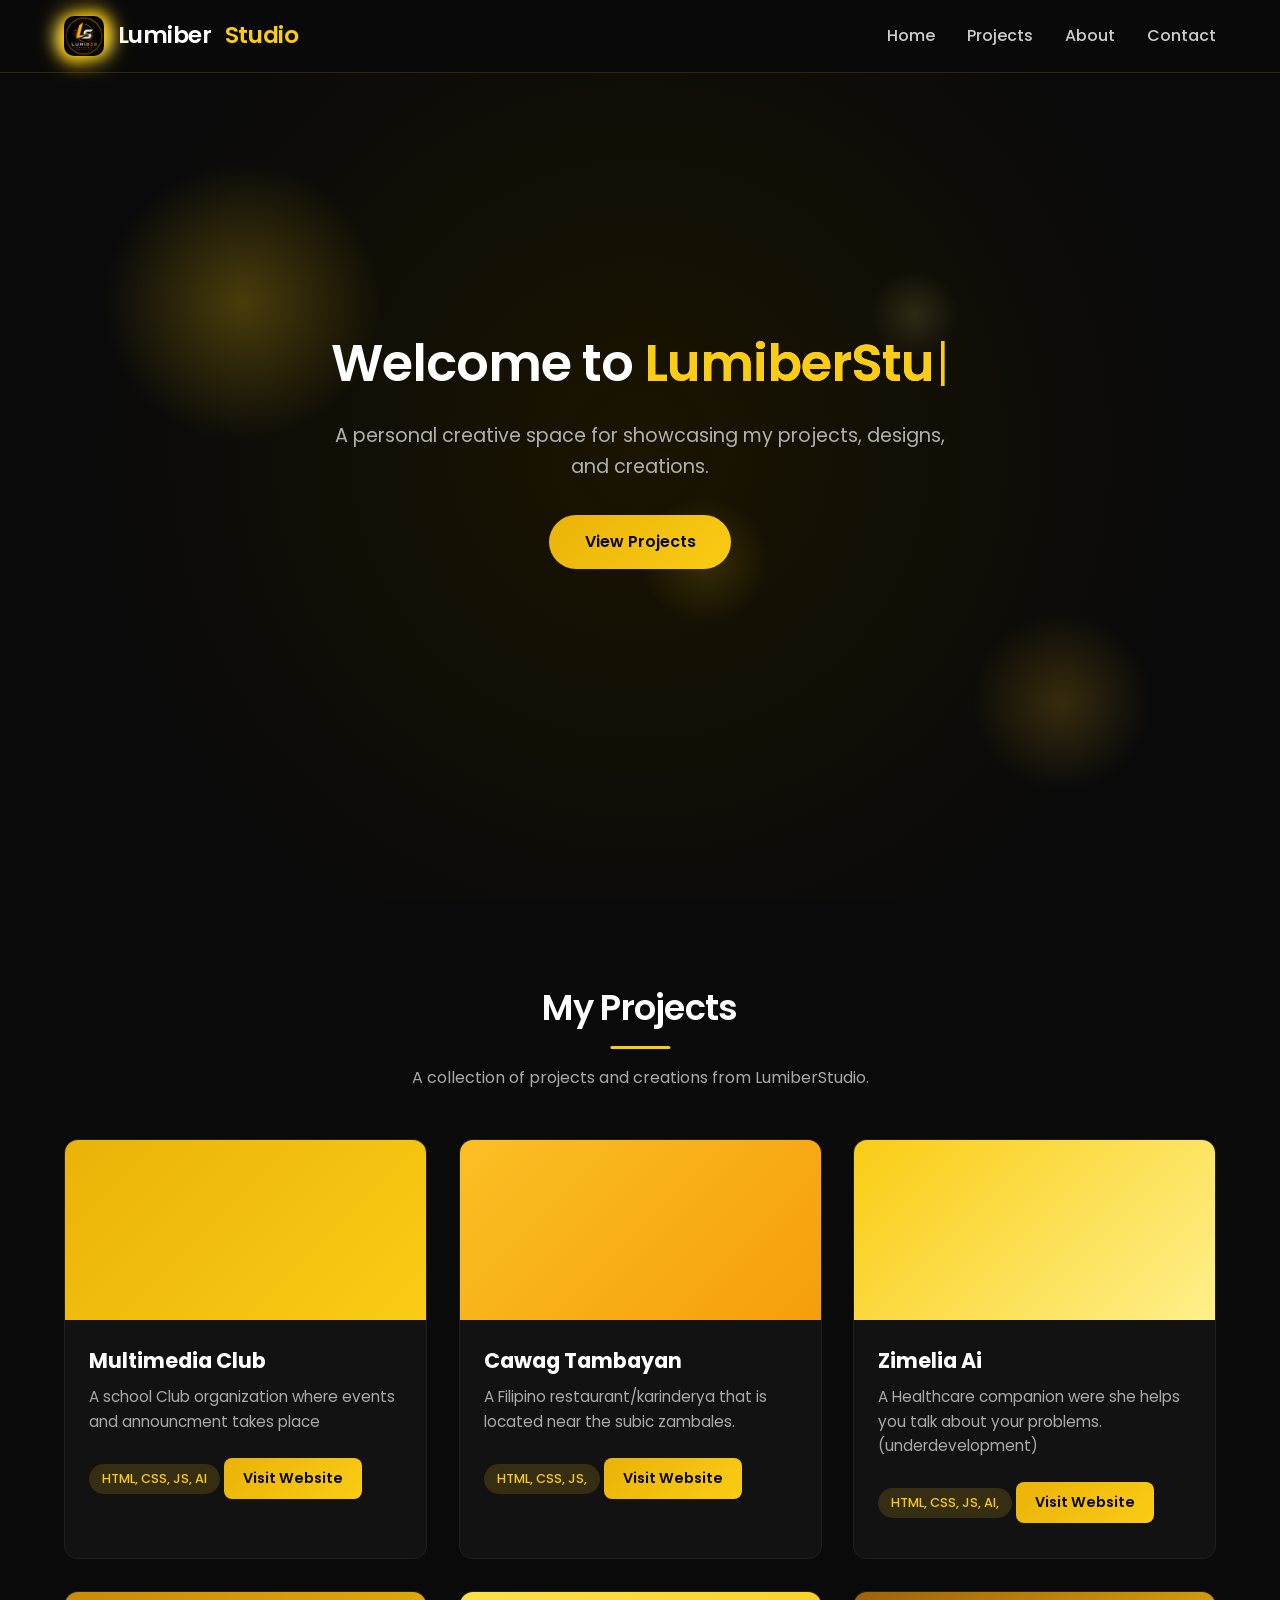
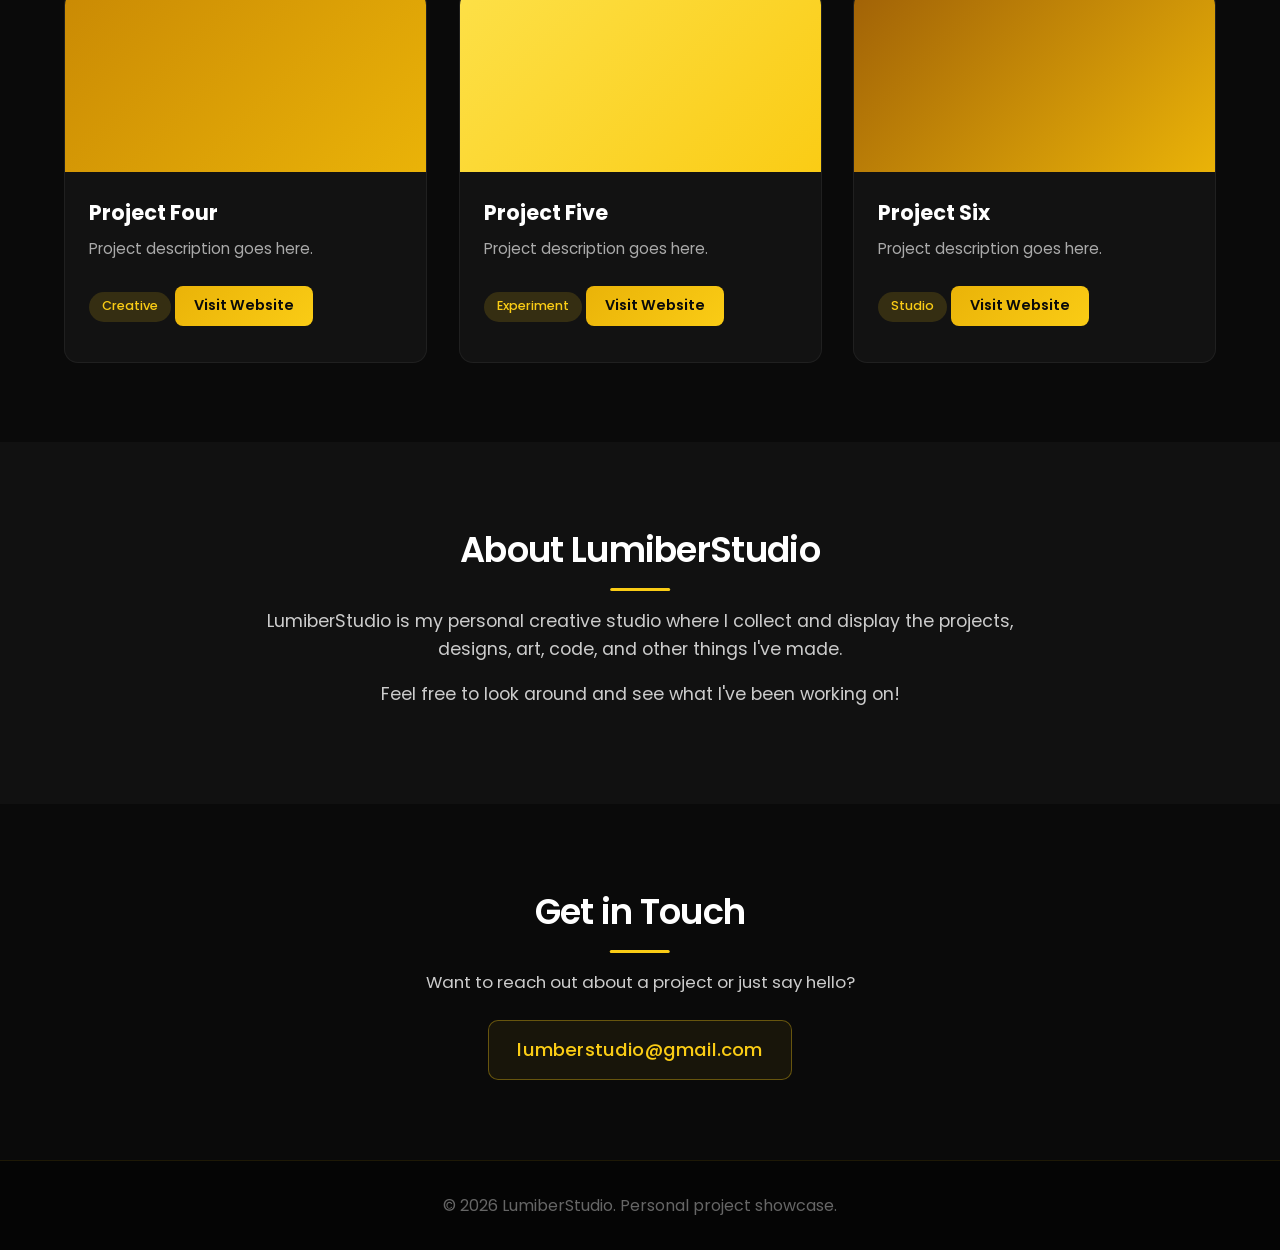
==== LumiberStudio.html @ 76b7d686 "Add files via upload" ====
<!DOCTYPE html>
<html lang="en">
<head>
  <meta charset="UTF-8">
  <meta name="viewport" content="width=device-width, initial-scale=1.0">
  <title>LumiberStudio</title>
  <link rel="preconnect" href="https://fonts.googleapis.com">
  <link rel="preconnect" href="https://fonts.gstatic.com" crossorigin>
  <link href="https://fonts.googleapis.com/css2?family=Poppins:wght@300;400;500;600;700&display=swap" rel="stylesheet">
  <style>
    * {
      margin: 0;
      padding: 0;
      box-sizing: border-box;
    }

    body {
      font-family: 'Poppins', sans-serif;
      background: #0a0a0a;
      color: #e5e5e5;
      line-height: 1.6;
      scroll-behavior: smooth;
    }

    /* Navbar */
    .navbar {
      position: fixed;
      top: 0;
      width: 100%;
      background: rgba(10, 10, 10, 0.95);
      backdrop-filter: blur(10px);
      display: flex;
      justify-content: space-between;
      align-items: center;
      padding: 1rem 5%;
      z-index: 1000;
      border-bottom: 1px solid rgba(250, 204, 21, 0.15);
      animation: slideDown 0.6s ease-out;
    }

    @keyframes slideDown {
      from { transform: translateY(-100%); }
      to { transform: translateY(0); }
    }

    .logo {
      display: flex;
      align-items: center;
      gap: 0.85rem;
      font-size: 1.45rem;
      font-weight: 600;
      color: #fff;
      letter-spacing: -0.02em;
      position: relative;
    }

    .logo-wrapper {
      position: relative;
      width: 40px;
      height: 40px;
      flex-shrink: 0;
    }

    .logo-img {
      width: 100%;
      height: 100%;
      border-radius: 10px;
      object-fit: cover;
      position: relative;
      z-index: 1;
      animation: logoFloat 4s ease-in-out infinite;
      filter: drop-shadow(0 0 6px #facc15) drop-shadow(0 0 12px #facc15);
    }

    .logo-wrapper::before {
      content: '';
      position: absolute;
      inset: -8px;
      border-radius: 50%;
      background: conic-gradient(
        from 0deg,
        transparent 0%,
        #facc15 15%,
        #fef08a 30%,
        transparent 45%,
        #facc15 60%,
        #fef08a 75%,
        transparent 90%
      );
      opacity: 0.85;
      filter: blur(8px);
      animation: neonRotate 5s linear infinite;
      z-index: 0;
      pointer-events: none;
    }

    @keyframes neonRotate {
      from { transform: rotate(0deg); }
      to { transform: rotate(360deg); }
    }

    @keyframes logoFloat {
      0%, 100% { transform: translateY(0); }
      50% { transform: translateY(-4px); }
    }

    .logo:hover .logo-img {
      animation-play-state: paused;
      transform: scale(1.15) rotate(8deg);
      filter: drop-shadow(0 0 10px #facc15) drop-shadow(0 0 20px #facc15) drop-shadow(0 0 30px #fef08a);
      transition: transform 0.3s ease, filter 0.3s ease;
    }

    .logo:hover .logo-wrapper::before {
      animation-duration: 2.5s;
      opacity: 1;
      filter: blur(10px);
    }

    .logo span {
      color: #facc15;
    }

    nav ul {
      display: flex;
      list-style: none;
      gap: 2rem;
    }

    nav a {
      color: #ccc;
      text-decoration: none;
      font-weight: 500;
      transition: color 0.3s, transform 0.2s;
      position: relative;
    }

    nav a::after {
      content: '';
      position: absolute;
      width: 0;
      height: 2px;
      bottom: -4px;
      left: 0;
      background: #facc15;
      transition: width 0.3s ease;
    }

    nav a:hover::after {
      width: 100%;
    }

    nav a:hover {
      color: #facc15;
      transform: translateY(-2px);
    }

    .menu-toggle {
      display: none;
      font-size: 1.8rem;
      cursor: pointer;
      color: #fff;
      padding: 0.5rem;
    }

    /* Hero */
    .hero {
      height: 100vh;
      min-height: 500px;
      display: flex;
      align-items: center;
      justify-content: center;
      text-align: center;
      background: radial-gradient(circle at 50% 50%, #1a1400 0%, #0a0a0a 70%);
      position: relative;
      overflow: hidden;
    }

    .hero::before,
    .hero::after,
    .orb3,
    .orb4 {
      content: '';
      position: absolute;
      border-radius: 50%;
      pointer-events: none;
    }

    .hero::before {
      width: 280px;
      height: 280px;
      background: radial-gradient(circle, rgba(250, 204, 21, 0.25), transparent 70%);
      top: 18%;
      left: 8%;
      animation: float 8s ease-in-out infinite;
    }

    .hero::after {
      width: 180px;
      height: 180px;
      background: radial-gradient(circle, rgba(251, 191, 36, 0.18), transparent 70%);
      bottom: 12%;
      right: 10%;
      animation: float 10s ease-in-out infinite reverse;
    }

    .orb3 {
      width: 130px;
      height: 130px;
      background: radial-gradient(circle, rgba(250, 204, 21, 0.15), transparent 70%);
      top: 55%;
      left: 50%;
      animation: float 12s ease-in-out infinite;
    }

    .orb4 {
      width: 90px;
      height: 90px;
      background: radial-gradient(circle, rgba(254, 240, 138, 0.12), transparent 70%);
      top: 30%;
      right: 25%;
      animation: float 14s ease-in-out infinite reverse;
    }

    @keyframes float {
      0%, 100% { transform: translateY(0) translateX(0); }
      33% { transform: translateY(-15px) translateX(10px); }
      66% { transform: translateY(8px) translateX(-6px); }
    }

    .hero-content {
      z-index: 1;
      max-width: 700px;
      padding: 0 1.5rem;
      animation: fadeUp 1s ease-out;
    }

    @keyframes fadeUp {
      from { opacity: 0; transform: translateY(30px); }
      to { opacity: 1; transform: translateY(0); }
    }

    .hero h1 {
      font-size: 3.2rem;
      font-weight: 600;
      margin-bottom: 1rem;
      color: #fff;
      min-height: 1.2em;
      letter-spacing: -0.02em;
    }

    .hero h1 .typed {
      color: #fff;
    }

    .hero h1 .studio {
      color: #facc15;
      background: linear-gradient(90deg, #facc15, #fef08a, #facc15);
      background-size: 200% auto;
      -webkit-background-clip: text;
      background-clip: text;
      animation: shimmer 5s linear infinite;
    }

    .cursor {
      display: inline-block;
      color: #facc15;
      font-weight: 300;
      animation: blink 0.8s step-end infinite;
      margin-left: 2px;
    }

    @keyframes blink {
      50% { opacity: 0; }
    }

    @keyframes shimmer {
      to { background-position: 200% center; }
    }

    .hero p {
      font-size: 1.2rem;
      margin-bottom: 2rem;
      color: #b0b0b0;
      animation: fadeUp 1s ease-out 0.4s both;
    }

    .btn {
      display: inline-block;
      background: linear-gradient(135deg, #eab308, #facc15);
      color: #0a0a0a;
      padding: 0.9rem 2.2rem;
      border-radius: 50px;
      text-decoration: none;
      font-weight: 600;
      transition: transform 0.3s, box-shadow 0.3s;
      border: none;
      cursor: pointer;
      position: relative;
      animation: fadeUp 1s ease-out 0.6s both;
      overflow: hidden;
    }

    .btn::before {
      content: '';
      position: absolute;
      top: 0;
      left: -100%;
      width: 100%;
      height: 100%;
      background: linear-gradient(90deg, transparent, rgba(255,255,255,0.3), transparent);
      transition: left 0.5s ease;
    }

    .btn:hover::before {
      left: 100%;
    }

    .btn:hover {
      transform: translateY(-4px) scale(1.03);
      box-shadow: 0 12px 28px rgba(250, 204, 21, 0.5);
    }

    .btn:active {
      transform: translateY(-1px);
    }

    /* Sections */
    section {
      padding: 5rem 5%;
    }

    h2 {
      font-size: 2.2rem;
      text-align: center;
      margin-bottom: 1rem;
      color: #fff;
      position: relative;
      display: inline-block;
      left: 50%;
      transform: translateX(-50%);
      font-weight: 600;
      letter-spacing: -0.02em;
    }

    h2::after {
      content: '';
      display: block;
      width: 60px;
      height: 3px;
      background: #facc15;
      margin: 0.6rem auto 0;
      border-radius: 2px;
      animation: lineGrow 1.2s ease-out;
    }

    @keyframes lineGrow {
      from { width: 0; opacity: 0; }
      to { width: 60px; opacity: 1; }
    }

    .section-desc {
      text-align: center;
      color: #aaa;
      margin-bottom: 3rem;
      max-width: 600px;
      margin-left: auto;
      margin-right: auto;
    }

    /* Projects */
    .project-grid {
      display: grid;
      grid-template-columns: repeat(auto-fit, minmax(280px, 1fr));
      gap: 2rem;
      max-width: 1200px;
      margin: 0 auto;
    }

    .project-card {
      background: #121212;
      border-radius: 14px;
      overflow: hidden;
      transition: transform 0.35s ease, box-shadow 0.35s ease, border-color 0.35s ease;
      border: 1px solid rgba(255, 255, 255, 0.06);
      will-change: transform;
      opacity: 0;
      animation: cardIn 0.7s ease-out forwards;
    }

    .project-card:nth-child(1) { animation-delay: 0.1s; }
    .project-card:nth-child(2) { animation-delay: 0.2s; }
    .project-card:nth-child(3) { animation-delay: 0.3s; }
    .project-card:nth-child(4) { animation-delay: 0.4s; }
    .project-card:nth-child(5) { animation-delay: 0.5s; }
    .project-card:nth-child(6) { animation-delay: 0.6s; }

    @keyframes cardIn {
      from { opacity: 0; transform: translateY(30px) scale(0.96); }
      to { opacity: 1; transform: translateY(0) scale(1); }
    }

    .project-card:hover {
      transform: translateY(-10px) scale(1.03);
      box-shadow: 0 18px 40px rgba(0, 0, 0, 0.45), 0 0 25px rgba(250, 204, 21, 0.2);
      border-color: rgba(250, 204, 21, 0.5);
    }

    .project-img {
      height: 180px;
      background-size: cover;
      background-position: center;
      transition: transform 0.6s ease;
    }

    .project-card:hover .project-img {
      transform: scale(1.08);
    }

    .project-info {
      padding: 1.5rem;
    }

    .project-info h3 {
      font-size: 1.3rem;
      margin-bottom: 0.5rem;
      color: #fff;
    }

    .project-info p {
      color: #aaa;
      font-size: 0.95rem;
      margin-bottom: 1rem;
    }

    .tag {
      display: inline-block;
      background: rgba(250, 204, 21, 0.15);
      color: #facc15;
      padding: 0.3rem 0.8rem;
      border-radius: 20px;
      font-size: 0.8rem;
      font-weight: 500;
      transition: background 0.3s, transform 0.3s;
      margin-bottom: 1rem;
    }

    .visit-btn {
      display: inline-block;
      background: linear-gradient(135deg, #eab308, #facc15);
      color: #0a0a0a;
      padding: 0.55rem 1.2rem;
      border-radius: 8px;
      text-decoration: none;
      font-weight: 600;
      font-size: 0.9rem;
      transition: transform 0.25s ease, box-shadow 0.25s ease;
      margin-top: 0.5rem;
    }

    .visit-btn:hover {
      transform: translateY(-2px);
      box-shadow: 0 6px 16px rgba(250, 204, 21, 0.4);
    }

    .project-card:hover .tag {
      background: rgba(250, 204, 21, 0.3);
      transform: scale(1.05);
    }

    /* About */
    .about {
      background: #111111;
    }

    .about-content {
      max-width: 800px;
      margin: 0 auto;
      text-align: center;
      color: #ccc;
      font-size: 1.1rem;
      animation: fadeUp 1s ease-out;
    }

    .about-content p {
      margin-bottom: 1rem;
    }

    .contact-text {
      text-align: center;
      color: #ccc;
      margin-bottom: 1.5rem;
      font-size: 1.05rem;
    }

    .email-box {
      text-align: center;
      margin-top: 1.5rem;
    }

    .email-link {
      display: inline-block;
      font-size: 1.15rem;
      color: #facc15;
      text-decoration: none;
      font-weight: 500;
      padding: 0.9rem 1.8rem;
      border: 1px solid rgba(250, 204, 21, 0.35);
      border-radius: 10px;
      background: rgba(250, 204, 21, 0.06);
      transition: all 0.3s ease;
      letter-spacing: 0.01em;
    }

    .email-link:hover {
      background: #facc15;
      color: #0a0a0a;
      transform: translateY(-3px);
      box-shadow: 0 10px 25px rgba(250, 204, 21, 0.35);
      max-width: 500px;
      margin: 2rem auto 0;
      display: flex;
      flex-direction: column;
      gap: 1rem;
    }

    .contact-form input,
    .contact-form textarea {
      background: #141414;
      border: 1px solid rgba(250, 204, 21, 0.2);
      border-radius: 8px;
      padding: 0.9rem;
      color: #fff;
      font-family: inherit;
      font-size: 1rem;
      transition: border-color 0.3s, box-shadow 0.3s, transform 0.2s;
    }

    .contact-form input:focus,
    .contact-form textarea:focus {
      outline: none;
      border-color: #facc15;
      box-shadow: 0 0 0 3px rgba(250, 204, 21, 0.2);
      transform: scale(1.01);
    }

    /* Footer */
    footer {
      text-align: center;
      padding: 2rem;
      background: #050505;
      color: #666;
      border-top: 1px solid rgba(250, 204, 21, 0.1);
    }

    /* Scroll reveal animations */
    .reveal {
      opacity: 0;
      transform: translateY(40px);
      transition: opacity 0.8s ease, transform 0.8s ease;
    }

    .reveal.active {
      opacity: 1;
      transform: translateY(0);
    }

    .reveal-delay-1 { transition-delay: 0.1s; }
    .reveal-delay-2 { transition-delay: 0.2s; }
    .reveal-delay-3 { transition-delay: 0.3s; }
    @media (prefers-reduced-motion: reduce) {
      *, *::before, *::after {
        animation-duration: 0.01ms !important;
        animation-iteration-count: 1 !important;
        transition-duration: 0.01ms !important;
      }
    }

    /* Responsive */
    @media (max-width: 768px) {
      .navbar {
        padding: 1rem 4%;
      }

      nav ul {
        display: none;
        flex-direction: column;
        position: absolute;
        top: 100%;
        left: 0;
        width: 100%;
        background: #0a0a0a;
        padding: 1rem 1.5rem;
        gap: 0.8rem;
        border-bottom: 1px solid rgba(250, 204, 21, 0.15);
      }

      nav ul.active {
        display: flex;
      }

      .menu-toggle {
        display: block;
      }

      .hero h1 {
        font-size: 2.4rem;
      }

      .hero p {
        font-size: 1.05rem;
      }

      section {
        padding: 4rem 4%;
      }

      h2 {
        font-size: 2rem;
      }

      .project-grid {
        grid-template-columns: 1fr;
        gap: 1.5rem;
      }

      .project-card:hover {
        transform: translateY(-6px) scale(1.01);
      }
    }

    @media (max-width: 480px) {
      .hero h1 {
        font-size: 2rem;
      }

      .logo {
        font-size: 1.3rem;
      }

      .logo-wrapper {
        width: 34px;
        height: 34px;
      }
    }
  </style>
</head>
<body>
  <header class="navbar">
    <div class="logo">
      <div class="logo-wrapper">
        <img src="assets/logo.png" alt="LumiberStudio Logo" class="logo-img">
      </div>
      Lumiber<span>Studio</span>
    </div>
    <nav>
      <ul>
        <li><a href="#home">Home</a></li>
        <li><a href="#projects">Projects</a></li>
        <li><a href="#about">About</a></li>
        <li><a href="#contact">Contact</a></li>
      </ul>
    </nav>
    <div class="menu-toggle" id="menuToggle">☰</div>
  </header>

  <section id="home" class="hero">
    <div class="orb3"></div>
    <div class="orb4"></div>
    <div class="hero-content">
      <h1><span id="typedText"></span><span class="cursor">|</span></h1>
      <p>A personal creative space for showcasing my projects, designs, and creations.</p>
      <a href="#projects" class="btn">View Projects</a>
    </div>
  </section>

  <section id="projects" class="projects reveal">
    <h2>My Projects</h2>
    <p class="section-desc">A collection of projects and creations from LumiberStudio.</p>
    <div class="project-grid">

      <!-- Project 1 -->
      <div class="project-card reveal">
        <div class="project-img" style="background: linear-gradient(135deg, #eab308 0%, #facc15 100%);"></div>
        <div class="project-info">
          <h3>Multimedia Club</h3>
          <p>A school Club organization where events and announcment takes place</p>
          <span class="tag">HTML, CSS, JS, AI</span>
          <a href="https://multimedia.lumiberstudio.workers.dev/" class="visit-btn" target="_blank" rel="noopener">Visit Website</a>
        </div>
      </div>

      <!-- Project 2 -->
      <div class="project-card reveal">
        <div class="project-img" style="background: linear-gradient(135deg, #fbbf24 0%, #f59e0b 100%);"></div>
        <div class="project-info">
          <h3>Cawag Tambayan</h3>
          <p>A Filipino restaurant/karinderya that is located near the subic zambales.</p>
          <span class="tag">HTML, CSS, JS,</span>
          <a href="https://lbs-ui.github.io/TC/" class="visit-btn" target="_blank" rel="noopener">Visit Website</a>
        </div>
      </div>

      <!-- Project 3 -->
      <div class="project-card reveal">
        <div class="project-img" style="background: linear-gradient(135deg, #facc15 0%, #fef08a 100%);"></div>
        <div class="project-info">
          <h3>Zimelia Ai</h3>
          <p>A Healthcare companion were she helps you talk about your problems. (underdevelopment)</p>
          <span class="tag">HTML, CSS, JS, AI,</span>
          <a href="#" class="visit-btn" target="_blank" rel="noopener">Visit Website</a>
        </div>
      </div>
      <!-- Project 4 -->
      <div class="project-card reveal">
        <div class="project-img" style="background: linear-gradient(135deg, #ca8a04 0%, #eab308 100%);"></div>
        <div class="project-info">
          <h3>Project Four</h3>
          <p>Project description goes here.</p>
          <span class="tag">Creative</span>
          <a href="#" class="visit-btn" target="_blank" rel="noopener">Visit Website</a>
        </div>
      </div>
      <!-- Project 5 -->
      <div class="project-card reveal">
        <div class="project-img" style="background: linear-gradient(135deg, #fde047 0%, #facc15 100%);"></div>
        <div class="project-info">
          <h3>Project Five</h3>
          <p>Project description goes here.</p>
          <span class="tag">Experiment</span>
          <a href="#" class="visit-btn" target="_blank" rel="noopener">Visit Website</a>
        </div>
      </div>
      <!-- Project 6 -->
      <div class="project-card reveal">
        <div class="project-img" style="background: linear-gradient(135deg, #a16207 0%, #eab308 100%);"></div>
        <div class="project-info">
          <h3>Project Six</h3>
          <p>Project description goes here.</p>
          <span class="tag">Studio</span>
          <a href="#" class="visit-btn" target="_blank" rel="noopener">Visit Website</a>
        </div>
      </div>
    </div>
  </section>

  <section id="about" class="about reveal">
    <h2>About LumiberStudio</h2>
    <div class="about-content reveal reveal-delay-1">
      <p>LumiberStudio is my personal creative studio where I collect and display the projects, designs, art, code, and other things I've made.</p>
      <p>Feel free to look around and see what I've been working on!</p>
    </div>
  </section>

  <section id="contact" class="contact reveal">
    <h2>Get in Touch</h2>
    <p class="contact-text">Want to reach out about a project or just say hello?</p>
    <div class="email-box reveal reveal-delay-1">
      <a href="mailto:lumberstudio@gmail.com" class="email-link">lumberstudio@gmail.com</a>
    </div>
  </section>

  <footer>
    <p>&copy; 2026 LumiberStudio. Personal project showcase.</p>
  </footer>

  <script>
    // Mobile menu toggle
    const menuToggle = document.getElementById('menuToggle');
    const navUl = document.querySelector('nav ul');

    if (menuToggle) {
      menuToggle.addEventListener('click', () => {
        navUl.classList.toggle('active');
      });
    }

    // Close menu when a link is clicked
    document.querySelectorAll('nav a').forEach(link => {
      link.addEventListener('click', () => {
        navUl.classList.remove('active');
      });
    });

    // Typing effect for hero text
    const typedText = document.getElementById('typedText');
    const fullText = "Welcome to LumiberStudio";
    const studioStart = fullText.indexOf("LumiberStudio");
    let charIndex = 0;

    function typeWriter() {
      if (charIndex < fullText.length) {
        const current = fullText.substring(0, charIndex + 1);
        if (charIndex >= studioStart) {
          typedText.innerHTML = current.substring(0, studioStart) + 
            '<span class="studio">' + current.substring(studioStart) + '</span>';
        } else {
          typedText.textContent = current;
        }
        charIndex++;
        setTimeout(typeWriter, 80);
      } else {
        // Keep cursor blinking after typing finishes
        document.querySelector('.cursor').style.animation = 'blink 0.8s step-end infinite';
      }
    }

    // Start typing after a short delay
    setTimeout(typeWriter, 600);

    // Scroll reveal animation
    const revealElements = document.querySelectorAll('.reveal');

    const revealObserver = new IntersectionObserver((entries) => {
      entries.forEach(entry => {
        if (entry.isIntersecting) {
          entry.target.classList.add('active');
          // Optional: stop observing after it appears
          revealObserver.unobserve(entry.target);
        }
      });
    }, {
      threshold: 0.15,
      rootMargin: '0px 0px -50px 0px'
    });

    revealElements.forEach(el => revealObserver.observe(el));
  </script>
</body>
</html>
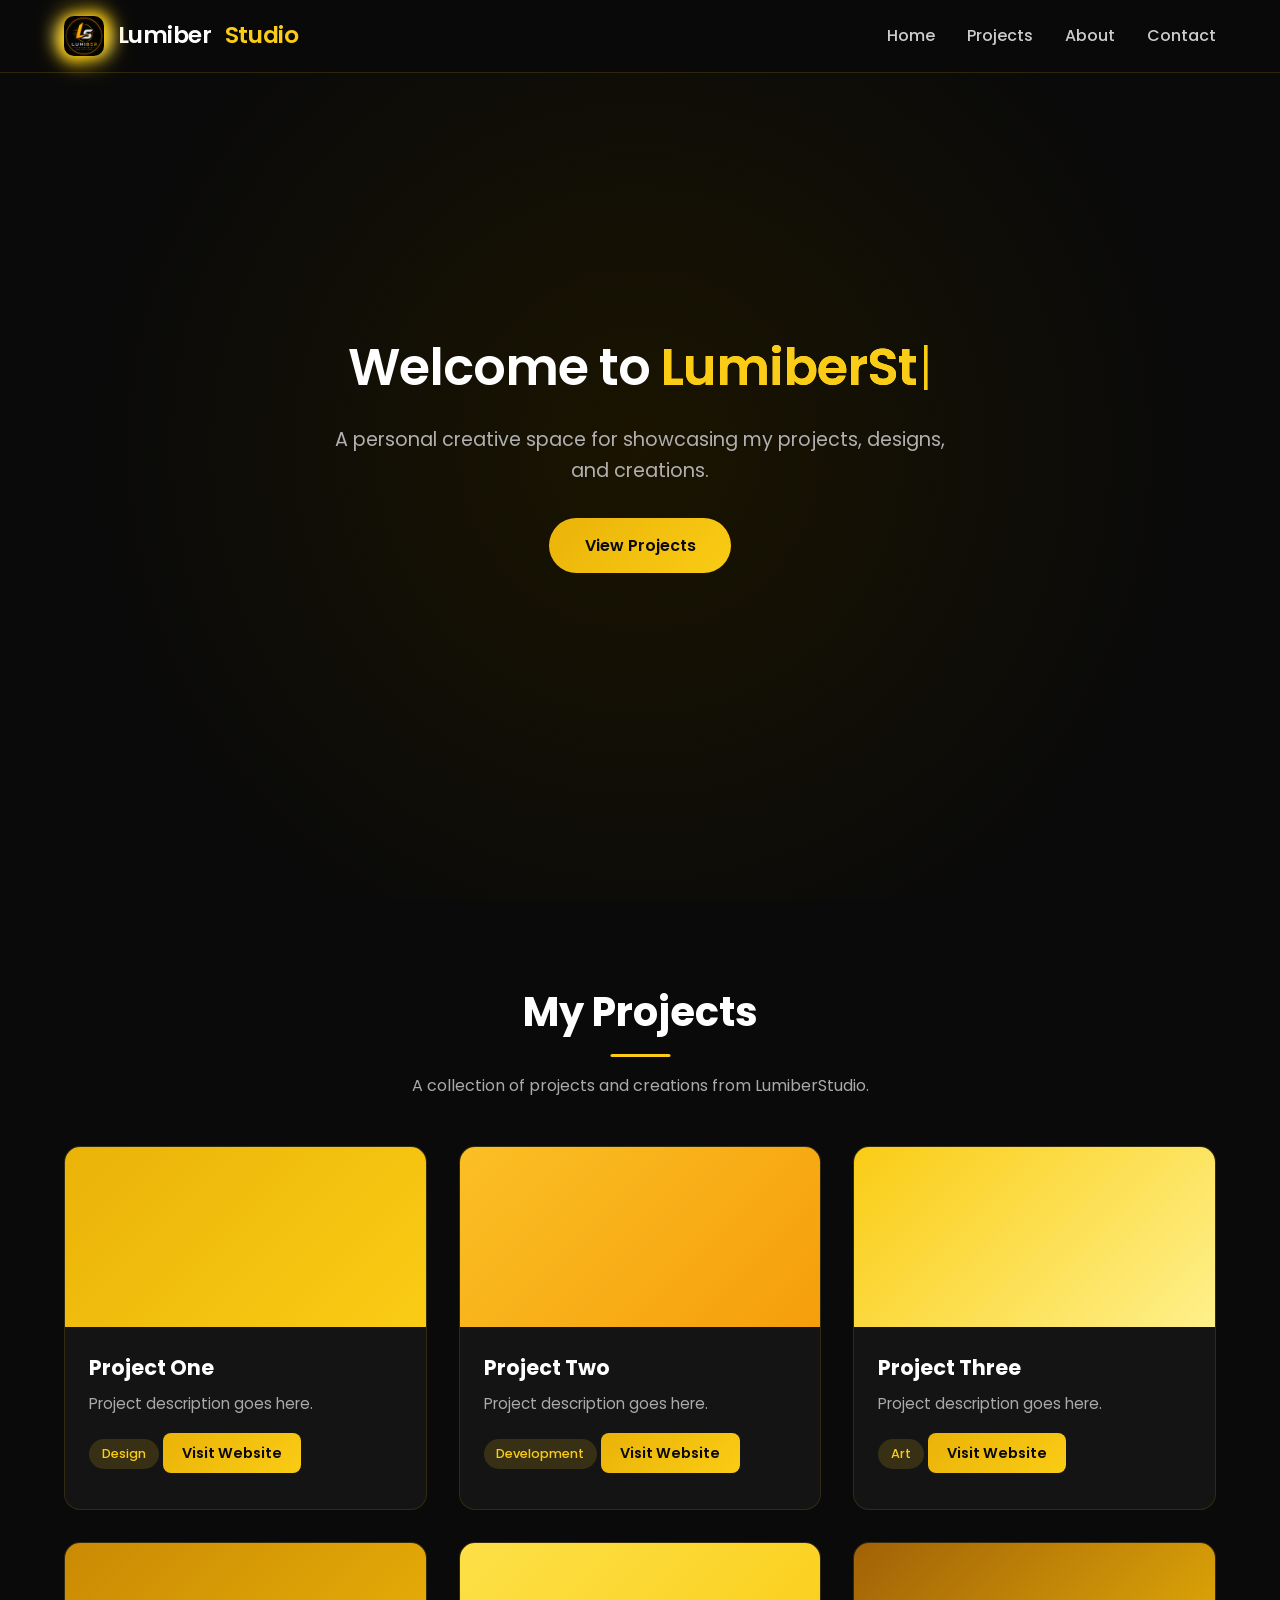
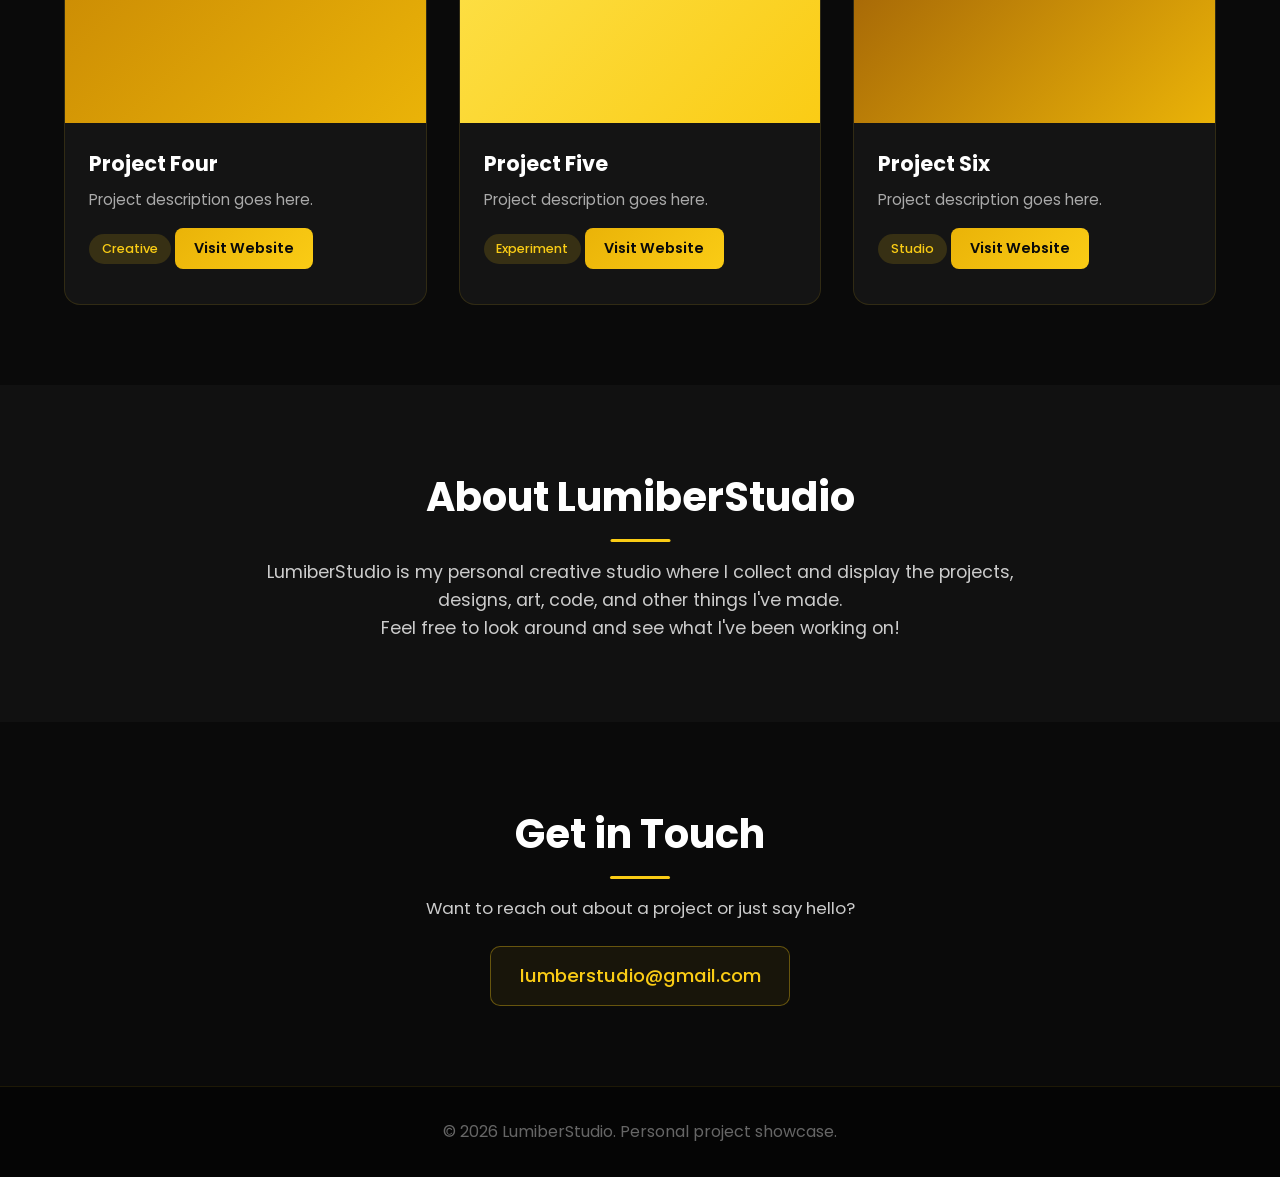
==== commit 7ac3740d: "Add files via upload" ====
--- a/LumiberStudio.html
+++ b/LumiberStudio.html
@@ -35,12 +35,6 @@
       padding: 1rem 5%;
       z-index: 1000;
       border-bottom: 1px solid rgba(250, 204, 21, 0.15);
-      animation: slideDown 0.6s ease-out;
-    }
-
-    @keyframes slideDown {
-      from { transform: translateY(-100%); }
-      to { transform: translateY(0); }
     }
 
     .logo {
@@ -51,7 +45,6 @@
       font-weight: 600;
       color: #fff;
       letter-spacing: -0.02em;
-      position: relative;
     }
 
     .logo-wrapper {
@@ -176,68 +169,10 @@
       overflow: hidden;
     }
 
-    .hero::before,
-    .hero::after,
-    .orb3,
-    .orb4 {
-      content: '';
-      position: absolute;
-      border-radius: 50%;
-      pointer-events: none;
-    }
-
-    .hero::before {
-      width: 280px;
-      height: 280px;
-      background: radial-gradient(circle, rgba(250, 204, 21, 0.25), transparent 70%);
-      top: 18%;
-      left: 8%;
-      animation: float 8s ease-in-out infinite;
-    }
-
-    .hero::after {
-      width: 180px;
-      height: 180px;
-      background: radial-gradient(circle, rgba(251, 191, 36, 0.18), transparent 70%);
-      bottom: 12%;
-      right: 10%;
-      animation: float 10s ease-in-out infinite reverse;
-    }
-
-    .orb3 {
-      width: 130px;
-      height: 130px;
-      background: radial-gradient(circle, rgba(250, 204, 21, 0.15), transparent 70%);
-      top: 55%;
-      left: 50%;
-      animation: float 12s ease-in-out infinite;
-    }
-
-    .orb4 {
-      width: 90px;
-      height: 90px;
-      background: radial-gradient(circle, rgba(254, 240, 138, 0.12), transparent 70%);
-      top: 30%;
-      right: 25%;
-      animation: float 14s ease-in-out infinite reverse;
-    }
-
-    @keyframes float {
-      0%, 100% { transform: translateY(0) translateX(0); }
-      33% { transform: translateY(-15px) translateX(10px); }
-      66% { transform: translateY(8px) translateX(-6px); }
-    }
-
     .hero-content {
       z-index: 1;
       max-width: 700px;
       padding: 0 1.5rem;
-      animation: fadeUp 1s ease-out;
-    }
-
-    @keyframes fadeUp {
-      from { opacity: 0; transform: translateY(30px); }
-      to { opacity: 1; transform: translateY(0); }
     }
 
     .hero h1 {
@@ -249,10 +184,6 @@
       letter-spacing: -0.02em;
     }
 
-    .hero h1 .typed {
-      color: #fff;
-    }
-
     .hero h1 .studio {
       color: #facc15;
       background: linear-gradient(90deg, #facc15, #fef08a, #facc15);
@@ -282,7 +213,6 @@
       font-size: 1.2rem;
       margin-bottom: 2rem;
       color: #b0b0b0;
-      animation: fadeUp 1s ease-out 0.4s both;
     }
 
     .btn {
@@ -296,24 +226,6 @@
       transition: transform 0.3s, box-shadow 0.3s;
       border: none;
       cursor: pointer;
-      position: relative;
-      animation: fadeUp 1s ease-out 0.6s both;
-      overflow: hidden;
-    }
-
-    .btn::before {
-      content: '';
-      position: absolute;
-      top: 0;
-      left: -100%;
-      width: 100%;
-      height: 100%;
-      background: linear-gradient(90deg, transparent, rgba(255,255,255,0.3), transparent);
-      transition: left 0.5s ease;
-    }
-
-    .btn:hover::before {
-      left: 100%;
     }
 
     .btn:hover {
@@ -321,17 +233,13 @@
       box-shadow: 0 12px 28px rgba(250, 204, 21, 0.5);
     }
 
-    .btn:active {
-      transform: translateY(-1px);
-    }
-
     /* Sections */
     section {
       padding: 5rem 5%;
     }
 
     h2 {
-      font-size: 2.2rem;
+      font-size: 2.5rem;
       text-align: center;
       margin-bottom: 1rem;
       color: #fff;
@@ -339,8 +247,6 @@
       display: inline-block;
       left: 50%;
       transform: translateX(-50%);
-      font-weight: 600;
-      letter-spacing: -0.02em;
     }
 
     h2::after {
@@ -351,12 +257,6 @@
       background: #facc15;
       margin: 0.6rem auto 0;
       border-radius: 2px;
-      animation: lineGrow 1.2s ease-out;
-    }
-
-    @keyframes lineGrow {
-      from { width: 0; opacity: 0; }
-      to { width: 60px; opacity: 1; }
     }
 
     .section-desc {
@@ -378,26 +278,19 @@
     }
 
     .project-card {
-      background: #121212;
-      border-radius: 14px;
+      background: #141414;
+      border-radius: 16px;
       overflow: hidden;
       transition: transform 0.35s ease, box-shadow 0.35s ease, border-color 0.35s ease;
-      border: 1px solid rgba(255, 255, 255, 0.06);
-      will-change: transform;
+      border: 1px solid rgba(250, 204, 21, 0.12);
       opacity: 0;
-      animation: cardIn 0.7s ease-out forwards;
-    }
-
-    .project-card:nth-child(1) { animation-delay: 0.1s; }
-    .project-card:nth-child(2) { animation-delay: 0.2s; }
-    .project-card:nth-child(3) { animation-delay: 0.3s; }
-    .project-card:nth-child(4) { animation-delay: 0.4s; }
-    .project-card:nth-child(5) { animation-delay: 0.5s; }
-    .project-card:nth-child(6) { animation-delay: 0.6s; }
-
-    @keyframes cardIn {
-      from { opacity: 0; transform: translateY(30px) scale(0.96); }
-      to { opacity: 1; transform: translateY(0) scale(1); }
+      transform: translateY(30px);
+    }
+
+    .project-card.active {
+      opacity: 1;
+      transform: translateY(0);
+      transition: opacity 0.7s ease, transform 0.7s ease;
     }
 
     .project-card:hover {
@@ -410,11 +303,6 @@
       height: 180px;
       background-size: cover;
       background-position: center;
-      transition: transform 0.6s ease;
-    }
-
-    .project-card:hover .project-img {
-      transform: scale(1.08);
     }
 
     .project-info {
@@ -441,7 +329,6 @@
       border-radius: 20px;
       font-size: 0.8rem;
       font-weight: 500;
-      transition: background 0.3s, transform 0.3s;
       margin-bottom: 1rem;
     }
 
@@ -455,17 +342,11 @@
       font-weight: 600;
       font-size: 0.9rem;
       transition: transform 0.25s ease, box-shadow 0.25s ease;
-      margin-top: 0.5rem;
     }
 
     .visit-btn:hover {
       transform: translateY(-2px);
       box-shadow: 0 6px 16px rgba(250, 204, 21, 0.4);
-    }
-
-    .project-card:hover .tag {
-      background: rgba(250, 204, 21, 0.3);
-      transform: scale(1.05);
     }
 
     /* About */
@@ -479,13 +360,9 @@
       text-align: center;
       color: #ccc;
       font-size: 1.1rem;
-      animation: fadeUp 1s ease-out;
-    }
-
-    .about-content p {
-      margin-bottom: 1rem;
-    }
-
+    }
+
+    /* Contact */
     .contact-text {
       text-align: center;
       color: #ccc;
@@ -509,7 +386,6 @@
       border-radius: 10px;
       background: rgba(250, 204, 21, 0.06);
       transition: all 0.3s ease;
-      letter-spacing: 0.01em;
     }
 
     .email-link:hover {
@@ -517,34 +393,20 @@
       color: #0a0a0a;
       transform: translateY(-3px);
       box-shadow: 0 10px 25px rgba(250, 204, 21, 0.35);
-      max-width: 500px;
-      margin: 2rem auto 0;
-      display: flex;
-      flex-direction: column;
-      gap: 1rem;
-    }
-
-    .contact-form input,
-    .contact-form textarea {
-      background: #141414;
-      border: 1px solid rgba(250, 204, 21, 0.2);
-      border-radius: 8px;
-      padding: 0.9rem;
-      color: #fff;
-      font-family: inherit;
-      font-size: 1rem;
-      transition: border-color 0.3s, box-shadow 0.3s, transform 0.2s;
-    }
-
-    .contact-form input:focus,
-    .contact-form textarea:focus {
-      outline: none;
-      border-color: #facc15;
-      box-shadow: 0 0 0 3px rgba(250, 204, 21, 0.2);
-      transform: scale(1.01);
-    }
-
-    /* Footer */
+    }
+
+    /* Reveal */
+    .reveal {
+      opacity: 0;
+      transform: translateY(40px);
+      transition: opacity 0.8s ease, transform 0.8s ease;
+    }
+
+    .reveal.active {
+      opacity: 1;
+      transform: translateY(0);
+    }
+
     footer {
       text-align: center;
       padding: 2rem;
@@ -553,35 +415,8 @@
       border-top: 1px solid rgba(250, 204, 21, 0.1);
     }
 
-    /* Scroll reveal animations */
-    .reveal {
-      opacity: 0;
-      transform: translateY(40px);
-      transition: opacity 0.8s ease, transform 0.8s ease;
-    }
-
-    .reveal.active {
-      opacity: 1;
-      transform: translateY(0);
-    }
-
-    .reveal-delay-1 { transition-delay: 0.1s; }
-    .reveal-delay-2 { transition-delay: 0.2s; }
-    .reveal-delay-3 { transition-delay: 0.3s; }
-    @media (prefers-reduced-motion: reduce) {
-      *, *::before, *::after {
-        animation-duration: 0.01ms !important;
-        animation-iteration-count: 1 !important;
-        transition-duration: 0.01ms !important;
-      }
-    }
-
     /* Responsive */
     @media (max-width: 768px) {
-      .navbar {
-        padding: 1rem 4%;
-      }
-
       nav ul {
         display: none;
         flex-direction: column;
@@ -607,25 +442,8 @@
         font-size: 2.4rem;
       }
 
-      .hero p {
-        font-size: 1.05rem;
-      }
-
-      section {
-        padding: 4rem 4%;
-      }
-
-      h2 {
-        font-size: 2rem;
-      }
-
       .project-grid {
         grid-template-columns: 1fr;
-        gap: 1.5rem;
-      }
-
-      .project-card:hover {
-        transform: translateY(-6px) scale(1.01);
       }
     }
 
@@ -634,13 +452,17 @@
         font-size: 2rem;
       }
 
-      .logo {
-        font-size: 1.3rem;
-      }
-
       .logo-wrapper {
         width: 34px;
         height: 34px;
+      }
+    }
+
+    @media (prefers-reduced-motion: reduce) {
+      *, *::before, *::after {
+        animation-duration: 0.01ms !important;
+        animation-iteration-count: 1 !important;
+        transition-duration: 0.01ms !important;
       }
     }
   </style>
@@ -649,7 +471,7 @@
   <header class="navbar">
     <div class="logo">
       <div class="logo-wrapper">
-        <img src="assets/logo.png" alt="LumiberStudio Logo" class="logo-img">
+        <img src="assets/logo.png" alt="LumiberStudio Logo" class="logo-img" onerror="this.style.display='none'">
       </div>
       Lumiber<span>Studio</span>
     </div>
@@ -665,8 +487,6 @@
   </header>
 
   <section id="home" class="hero">
-    <div class="orb3"></div>
-    <div class="orb4"></div>
     <div class="hero-content">
       <h1><span id="typedText"></span><span class="cursor">|</span></h1>
       <p>A personal creative space for showcasing my projects, designs, and creations.</p>
@@ -678,40 +498,33 @@
     <h2>My Projects</h2>
     <p class="section-desc">A collection of projects and creations from LumiberStudio.</p>
     <div class="project-grid">
-
-      <!-- Project 1 -->
       <div class="project-card reveal">
         <div class="project-img" style="background: linear-gradient(135deg, #eab308 0%, #facc15 100%);"></div>
         <div class="project-info">
-          <h3>Multimedia Club</h3>
-          <p>A school Club organization where events and announcment takes place</p>
-          <span class="tag">HTML, CSS, JS, AI</span>
-          <a href="https://multimedia.lumiberstudio.workers.dev/" class="visit-btn" target="_blank" rel="noopener">Visit Website</a>
+          <h3>Project One</h3>
+          <p>Project description goes here.</p>
+          <span class="tag">Design</span>
+          <a href="#" class="visit-btn" target="_blank" rel="noopener">Visit Website</a>
         </div>
       </div>
-
-      <!-- Project 2 -->
       <div class="project-card reveal">
         <div class="project-img" style="background: linear-gradient(135deg, #fbbf24 0%, #f59e0b 100%);"></div>
         <div class="project-info">
-          <h3>Cawag Tambayan</h3>
-          <p>A Filipino restaurant/karinderya that is located near the subic zambales.</p>
-          <span class="tag">HTML, CSS, JS,</span>
-          <a href="https://lbs-ui.github.io/TC/" class="visit-btn" target="_blank" rel="noopener">Visit Website</a>
+          <h3>Project Two</h3>
+          <p>Project description goes here.</p>
+          <span class="tag">Development</span>
+          <a href="#" class="visit-btn" target="_blank" rel="noopener">Visit Website</a>
         </div>
       </div>
-
-      <!-- Project 3 -->
       <div class="project-card reveal">
         <div class="project-img" style="background: linear-gradient(135deg, #facc15 0%, #fef08a 100%);"></div>
         <div class="project-info">
-          <h3>Zimelia Ai</h3>
-          <p>A Healthcare companion were she helps you talk about your problems. (underdevelopment)</p>
-          <span class="tag">HTML, CSS, JS, AI,</span>
+          <h3>Project Three</h3>
+          <p>Project description goes here.</p>
+          <span class="tag">Art</span>
           <a href="#" class="visit-btn" target="_blank" rel="noopener">Visit Website</a>
         </div>
       </div>
-      <!-- Project 4 -->
       <div class="project-card reveal">
         <div class="project-img" style="background: linear-gradient(135deg, #ca8a04 0%, #eab308 100%);"></div>
         <div class="project-info">
@@ -721,7 +534,6 @@
           <a href="#" class="visit-btn" target="_blank" rel="noopener">Visit Website</a>
         </div>
       </div>
-      <!-- Project 5 -->
       <div class="project-card reveal">
         <div class="project-img" style="background: linear-gradient(135deg, #fde047 0%, #facc15 100%);"></div>
         <div class="project-info">
@@ -731,7 +543,6 @@
           <a href="#" class="visit-btn" target="_blank" rel="noopener">Visit Website</a>
         </div>
       </div>
-      <!-- Project 6 -->
       <div class="project-card reveal">
         <div class="project-img" style="background: linear-gradient(135deg, #a16207 0%, #eab308 100%);"></div>
         <div class="project-info">
@@ -746,7 +557,7 @@
 
   <section id="about" class="about reveal">
     <h2>About LumiberStudio</h2>
-    <div class="about-content reveal reveal-delay-1">
+    <div class="about-content reveal">
       <p>LumiberStudio is my personal creative studio where I collect and display the projects, designs, art, code, and other things I've made.</p>
       <p>Feel free to look around and see what I've been working on!</p>
     </div>
@@ -755,7 +566,7 @@
   <section id="contact" class="contact reveal">
     <h2>Get in Touch</h2>
     <p class="contact-text">Want to reach out about a project or just say hello?</p>
-    <div class="email-box reveal reveal-delay-1">
+    <div class="email-box reveal">
       <a href="mailto:lumberstudio@gmail.com" class="email-link">lumberstudio@gmail.com</a>
     </div>
   </section>
@@ -775,14 +586,13 @@
       });
     }
 
-    // Close menu when a link is clicked
     document.querySelectorAll('nav a').forEach(link => {
       link.addEventListener('click', () => {
         navUl.classList.remove('active');
       });
     });
 
-    // Typing effect for hero text
+    // Typing effect
     const typedText = document.getElementById('typedText');
     const fullText = "Welcome to LumiberStudio";
     const studioStart = fullText.indexOf("LumiberStudio");
@@ -799,30 +609,21 @@
         }
         charIndex++;
         setTimeout(typeWriter, 80);
-      } else {
-        // Keep cursor blinking after typing finishes
-        document.querySelector('.cursor').style.animation = 'blink 0.8s step-end infinite';
-      }
-    }
-
-    // Start typing after a short delay
+      }
+    }
+
     setTimeout(typeWriter, 600);
 
-    // Scroll reveal animation
+    // Scroll reveal
     const revealElements = document.querySelectorAll('.reveal');
-
     const revealObserver = new IntersectionObserver((entries) => {
       entries.forEach(entry => {
         if (entry.isIntersecting) {
           entry.target.classList.add('active');
-          // Optional: stop observing after it appears
           revealObserver.unobserve(entry.target);
         }
       });
-    }, {
-      threshold: 0.15,
-      rootMargin: '0px 0px -50px 0px'
-    });
+    }, { threshold: 0.15, rootMargin: '0px 0px -50px 0px' });
 
     revealElements.forEach(el => revealObserver.observe(el));
   </script>
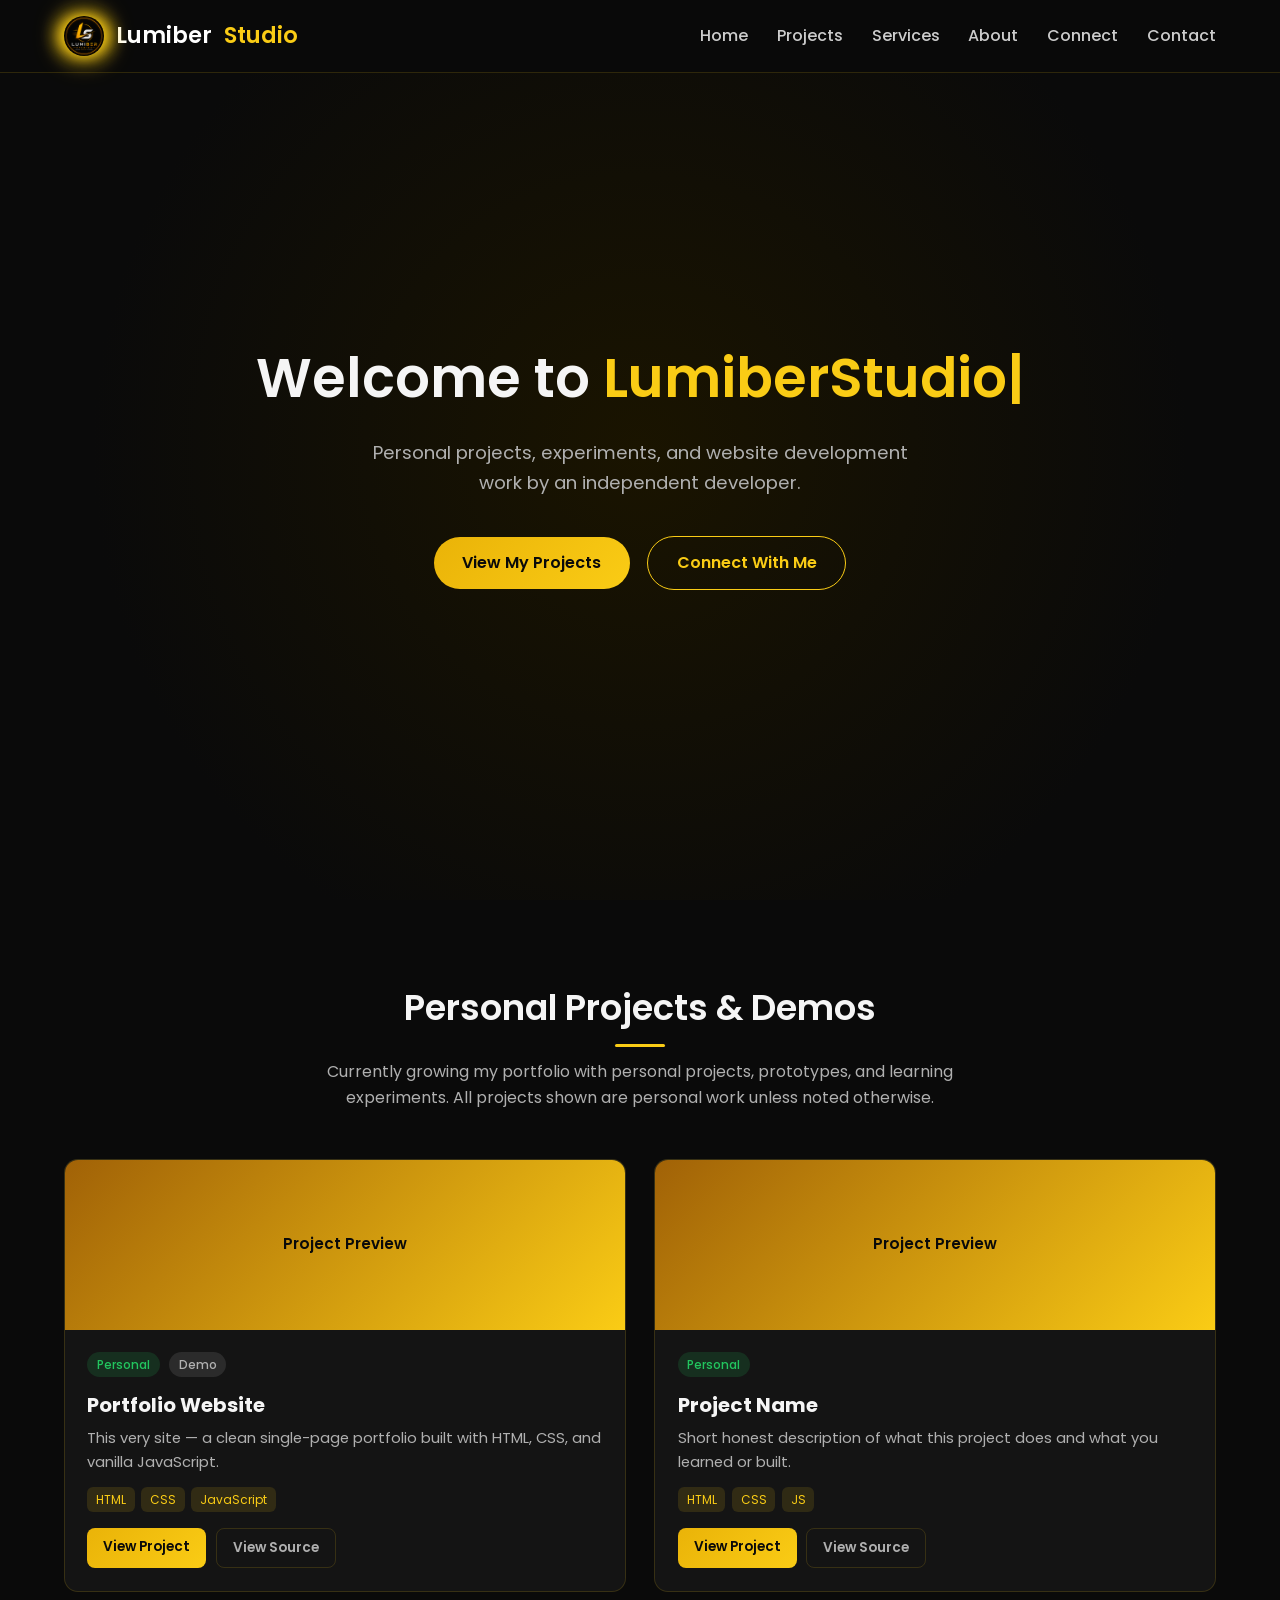
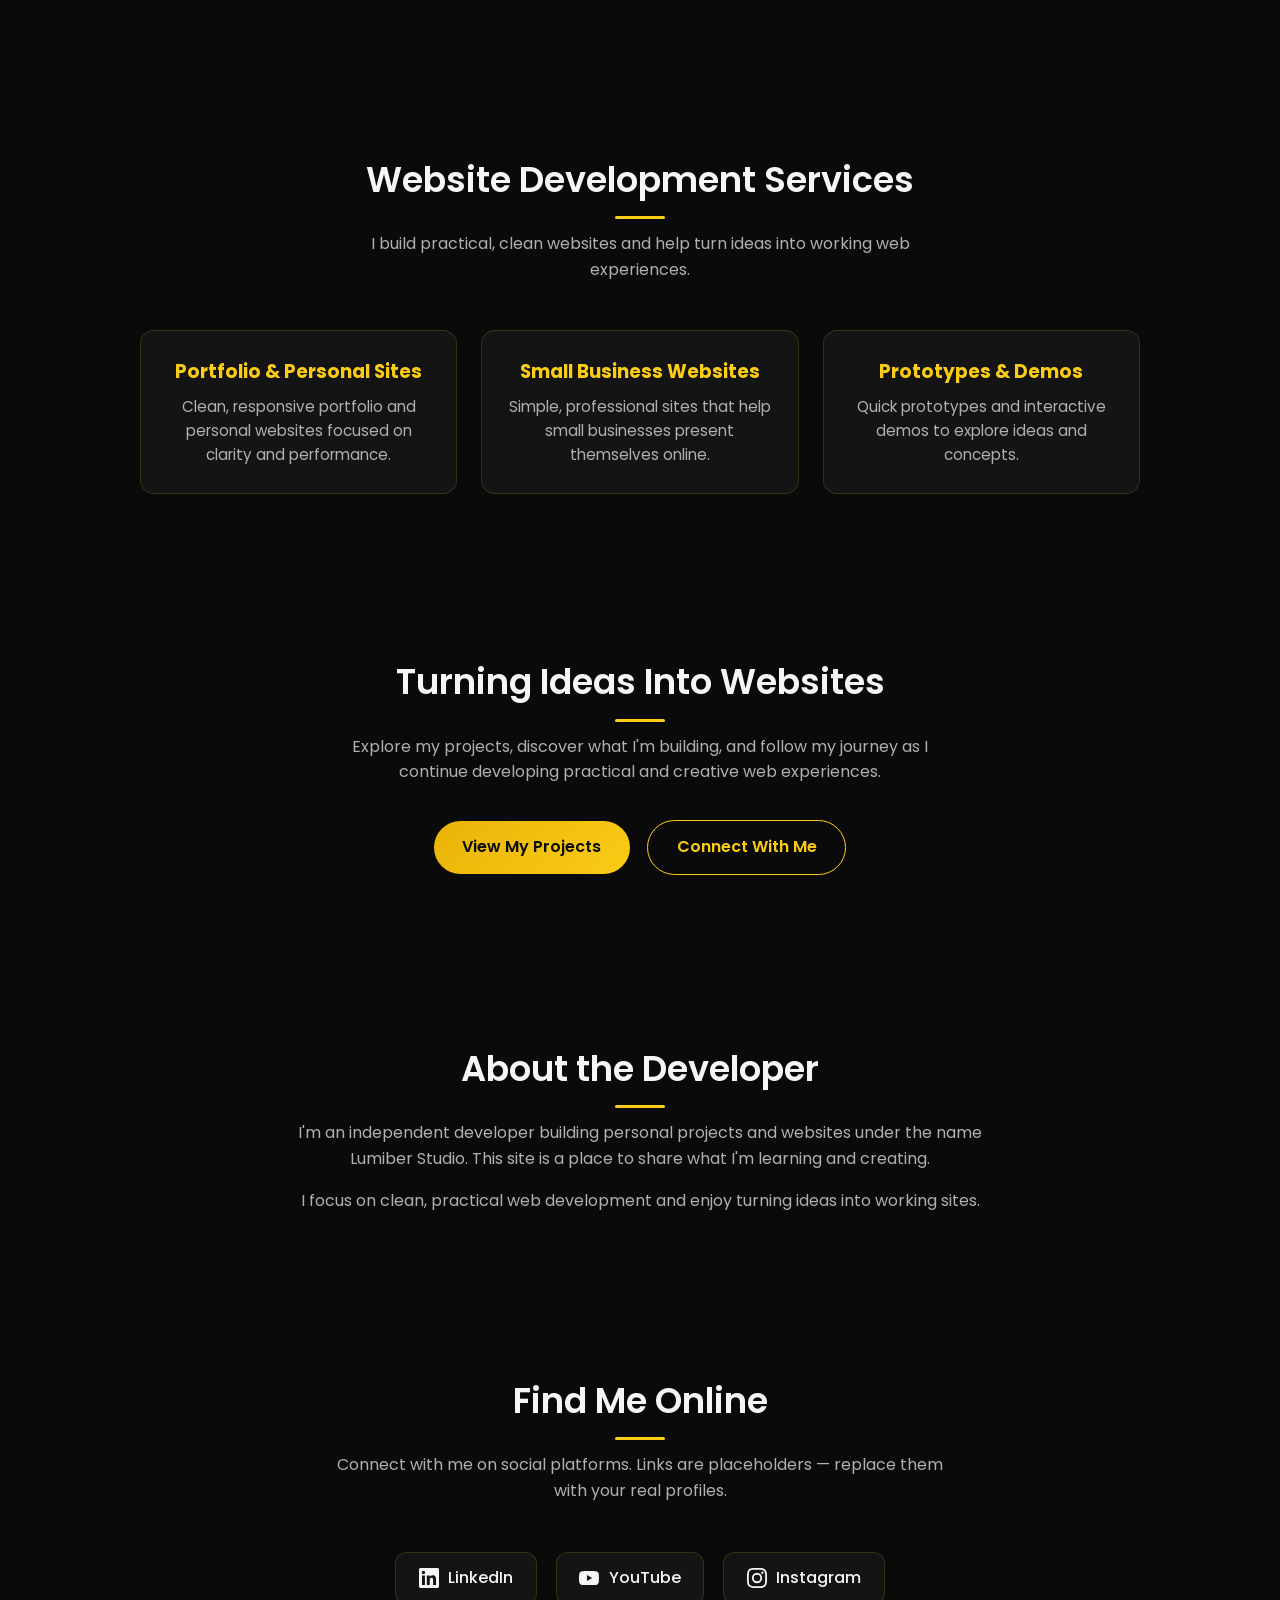
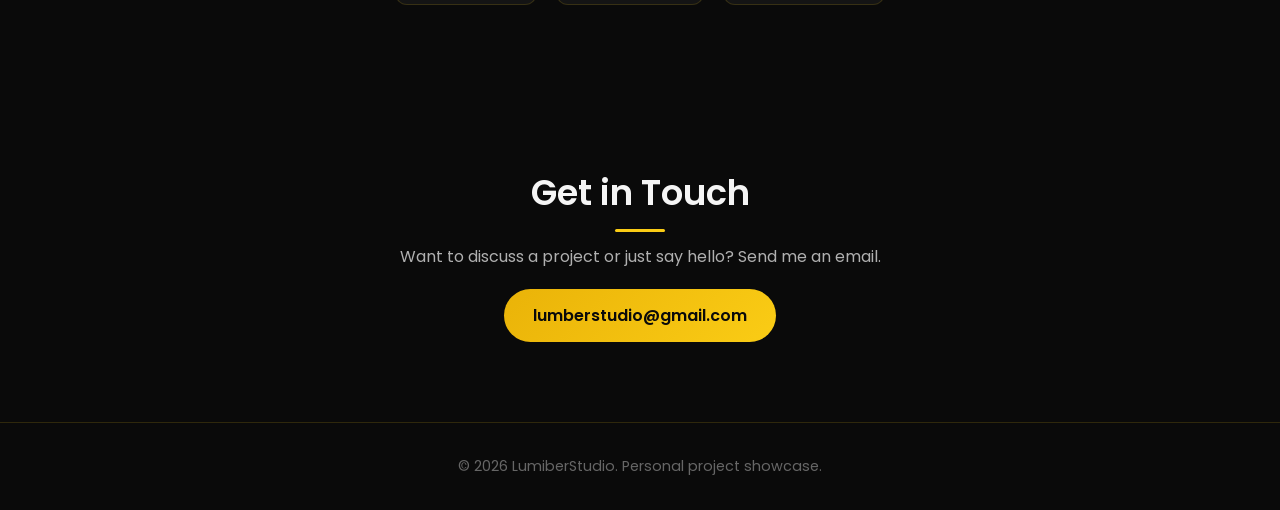
==== commit 9e331868: "Add files via upload" ====
--- a/LumiberStudio.html
+++ b/LumiberStudio.html
@@ -8,6 +8,16 @@
   <link rel="preconnect" href="https://fonts.gstatic.com" crossorigin>
   <link href="https://fonts.googleapis.com/css2?family=Poppins:wght@300;400;500;600;700&display=swap" rel="stylesheet">
   <style>
+    :root {
+      --bg: #0a0a0a;
+      --accent: #facc15;
+      --accent-hover: #eab308;
+      --text: #f5f5f5;
+      --text-secondary: #b0b0b0;
+      --card-bg: #141414;
+      --border: rgba(250, 204, 21, 0.15);
+    }
+
     * {
       margin: 0;
       padding: 0;
@@ -16,8 +26,8 @@
 
     body {
       font-family: 'Poppins', sans-serif;
-      background: #0a0a0a;
-      color: #e5e5e5;
+      background: var(--bg);
+      color: var(--text);
       line-height: 1.6;
       scroll-behavior: smooth;
     }
@@ -34,30 +44,28 @@
       align-items: center;
       padding: 1rem 5%;
       z-index: 1000;
-      border-bottom: 1px solid rgba(250, 204, 21, 0.15);
+      border-bottom: 1px solid var(--border);
     }
 
     .logo {
       display: flex;
       align-items: center;
-      gap: 0.85rem;
-      font-size: 1.45rem;
+      gap: 0.75rem;
+      font-size: 1.4rem;
       font-weight: 600;
       color: #fff;
-      letter-spacing: -0.02em;
     }
 
     .logo-wrapper {
       position: relative;
       width: 40px;
       height: 40px;
-      flex-shrink: 0;
     }
 
     .logo-img {
       width: 100%;
       height: 100%;
-      border-radius: 10px;
+      border-radius: 50%;
       object-fit: cover;
       position: relative;
       z-index: 1;
@@ -70,25 +78,14 @@
       position: absolute;
       inset: -8px;
       border-radius: 50%;
-      background: conic-gradient(
-        from 0deg,
-        transparent 0%,
-        #facc15 15%,
-        #fef08a 30%,
-        transparent 45%,
-        #facc15 60%,
-        #fef08a 75%,
-        transparent 90%
-      );
-      opacity: 0.85;
+      background: conic-gradient(from 0deg, transparent, #facc15, transparent, #facc15, transparent);
+      opacity: 0.75;
       filter: blur(8px);
       animation: neonRotate 5s linear infinite;
       z-index: 0;
-      pointer-events: none;
     }
 
     @keyframes neonRotate {
-      from { transform: rotate(0deg); }
       to { transform: rotate(360deg); }
     }
 
@@ -99,138 +96,102 @@
 
     .logo:hover .logo-img {
       animation-play-state: paused;
-      transform: scale(1.15) rotate(8deg);
-      filter: drop-shadow(0 0 10px #facc15) drop-shadow(0 0 20px #facc15) drop-shadow(0 0 30px #fef08a);
-      transition: transform 0.3s ease, filter 0.3s ease;
-    }
-
-    .logo:hover .logo-wrapper::before {
-      animation-duration: 2.5s;
-      opacity: 1;
-      filter: blur(10px);
+      transform: scale(1.12) rotate(6deg);
+      filter: drop-shadow(0 0 10px #facc15) drop-shadow(0 0 20px #facc15);
     }
 
     .logo span {
-      color: #facc15;
+      color: var(--accent);
     }
 
     nav ul {
       display: flex;
       list-style: none;
-      gap: 2rem;
+      gap: 1.8rem;
     }
 
     nav a {
       color: #ccc;
       text-decoration: none;
       font-weight: 500;
-      transition: color 0.3s, transform 0.2s;
-      position: relative;
-    }
-
-    nav a::after {
-      content: '';
-      position: absolute;
-      width: 0;
-      height: 2px;
-      bottom: -4px;
-      left: 0;
-      background: #facc15;
-      transition: width 0.3s ease;
-    }
-
-    nav a:hover::after {
-      width: 100%;
+      transition: color 0.2s;
     }
 
     nav a:hover {
-      color: #facc15;
-      transform: translateY(-2px);
+      color: var(--accent);
     }
 
     .menu-toggle {
       display: none;
-      font-size: 1.8rem;
+      font-size: 1.7rem;
       cursor: pointer;
       color: #fff;
-      padding: 0.5rem;
     }
 
     /* Hero */
     .hero {
-      height: 100vh;
-      min-height: 500px;
+      min-height: 100vh;
       display: flex;
       align-items: center;
       justify-content: center;
       text-align: center;
+      padding: 6rem 1.5rem 4rem;
       background: radial-gradient(circle at 50% 50%, #1a1400 0%, #0a0a0a 70%);
-      position: relative;
-      overflow: hidden;
-    }
-
-    .hero-content {
-      z-index: 1;
-      max-width: 700px;
-      padding: 0 1.5rem;
-    }
-
-    .hero h1 {
-      font-size: 3.2rem;
+    }
+
+    .hero-content h1 {
+      font-size: clamp(2.3rem, 5vw, 3.4rem);
       font-weight: 600;
       margin-bottom: 1rem;
-      color: #fff;
       min-height: 1.2em;
-      letter-spacing: -0.02em;
     }
 
     .hero h1 .studio {
-      color: #facc15;
-      background: linear-gradient(90deg, #facc15, #fef08a, #facc15);
-      background-size: 200% auto;
-      -webkit-background-clip: text;
-      background-clip: text;
-      animation: shimmer 5s linear infinite;
+      color: var(--accent);
     }
 
     .cursor {
-      display: inline-block;
-      color: #facc15;
-      font-weight: 300;
+      color: var(--accent);
       animation: blink 0.8s step-end infinite;
-      margin-left: 2px;
     }
 
     @keyframes blink {
       50% { opacity: 0; }
     }
 
-    @keyframes shimmer {
-      to { background-position: 200% center; }
-    }
-
     .hero p {
-      font-size: 1.2rem;
-      margin-bottom: 2rem;
-      color: #b0b0b0;
+      font-size: 1.15rem;
+      color: var(--text-secondary);
+      max-width: 580px;
+      margin: 0 auto 2rem;
     }
 
     .btn {
       display: inline-block;
       background: linear-gradient(135deg, #eab308, #facc15);
       color: #0a0a0a;
-      padding: 0.9rem 2.2rem;
+      padding: 0.85rem 1.8rem;
       border-radius: 50px;
       text-decoration: none;
       font-weight: 600;
-      transition: transform 0.3s, box-shadow 0.3s;
-      border: none;
-      cursor: pointer;
+      transition: transform 0.2s, box-shadow 0.2s;
+      margin: 0.4rem;
     }
 
     .btn:hover {
-      transform: translateY(-4px) scale(1.03);
-      box-shadow: 0 12px 28px rgba(250, 204, 21, 0.5);
+      transform: translateY(-3px);
+      box-shadow: 0 10px 22px rgba(250, 204, 21, 0.4);
+    }
+
+    .btn-outline {
+      background: transparent;
+      border: 1px solid var(--accent);
+      color: var(--accent);
+    }
+
+    .btn-outline:hover {
+      background: var(--accent);
+      color: #0a0a0a;
     }
 
     /* Sections */
@@ -239,167 +200,242 @@
     }
 
     h2 {
-      font-size: 2.5rem;
+      font-size: 2.2rem;
       text-align: center;
-      margin-bottom: 1rem;
-      color: #fff;
-      position: relative;
-      display: inline-block;
-      left: 50%;
-      transform: translateX(-50%);
+      margin-bottom: 0.75rem;
+      font-weight: 600;
     }
 
     h2::after {
       content: '';
       display: block;
-      width: 60px;
+      width: 50px;
       height: 3px;
-      background: #facc15;
-      margin: 0.6rem auto 0;
+      background: var(--accent);
+      margin: 0.5rem auto 0;
       border-radius: 2px;
     }
 
     .section-desc {
       text-align: center;
-      color: #aaa;
-      margin-bottom: 3rem;
-      max-width: 600px;
-      margin-left: auto;
-      margin-right: auto;
+      color: var(--text-secondary);
+      max-width: 640px;
+      margin: 0 auto 3rem;
     }
 
     /* Projects */
     .project-grid {
       display: grid;
-      grid-template-columns: repeat(auto-fit, minmax(280px, 1fr));
-      gap: 2rem;
+      grid-template-columns: repeat(auto-fit, minmax(300px, 1fr));
+      gap: 1.8rem;
       max-width: 1200px;
       margin: 0 auto;
     }
 
     .project-card {
-      background: #141414;
-      border-radius: 16px;
+      background: var(--card-bg);
+      border: 1px solid var(--border);
+      border-radius: 14px;
       overflow: hidden;
-      transition: transform 0.35s ease, box-shadow 0.35s ease, border-color 0.35s ease;
-      border: 1px solid rgba(250, 204, 21, 0.12);
-      opacity: 0;
-      transform: translateY(30px);
-    }
-
-    .project-card.active {
-      opacity: 1;
-      transform: translateY(0);
-      transition: opacity 0.7s ease, transform 0.7s ease;
+      transition: transform 0.3s, box-shadow 0.3s;
     }
 
     .project-card:hover {
-      transform: translateY(-10px) scale(1.03);
-      box-shadow: 0 18px 40px rgba(0, 0, 0, 0.45), 0 0 25px rgba(250, 204, 21, 0.2);
-      border-color: rgba(250, 204, 21, 0.5);
+      transform: translateY(-8px);
+      box-shadow: 0 15px 35px rgba(0, 0, 0, 0.4), 0 0 20px rgba(250, 204, 21, 0.15);
     }
 
     .project-img {
-      height: 180px;
-      background-size: cover;
-      background-position: center;
+      height: 170px;
+      background: linear-gradient(135deg, #a16207, #facc15);
+      display: flex;
+      align-items: center;
+      justify-content: center;
+      color: #0a0a0a;
+      font-weight: 600;
+      font-size: 0.95rem;
     }
 
     .project-info {
-      padding: 1.5rem;
+      padding: 1.4rem;
     }
 
     .project-info h3 {
-      font-size: 1.3rem;
-      margin-bottom: 0.5rem;
-      color: #fff;
-    }
+      font-size: 1.25rem;
+      margin-bottom: 0.4rem;
+    }
+
+    .project-meta {
+      display: flex;
+      gap: 0.6rem;
+      margin-bottom: 0.7rem;
+      flex-wrap: wrap;
+    }
+
+    .status {
+      font-size: 0.75rem;
+      padding: 0.2rem 0.6rem;
+      border-radius: 20px;
+      background: rgba(250, 204, 21, 0.15);
+      color: var(--accent);
+      font-weight: 500;
+    }
+
+    .status.demo { background: rgba(176, 176, 176, 0.15); color: var(--text-secondary); }
+    .status.personal { background: rgba(34, 197, 94, 0.15); color: #22c55e; }
 
     .project-info p {
-      color: #aaa;
-      font-size: 0.95rem;
+      color: var(--text-secondary);
+      font-size: 0.92rem;
+      margin-bottom: 0.8rem;
+    }
+
+    .tech-tags {
+      display: flex;
+      flex-wrap: wrap;
+      gap: 0.4rem;
       margin-bottom: 1rem;
     }
 
-    .tag {
-      display: inline-block;
-      background: rgba(250, 204, 21, 0.15);
-      color: #facc15;
-      padding: 0.3rem 0.8rem;
-      border-radius: 20px;
-      font-size: 0.8rem;
-      font-weight: 500;
-      margin-bottom: 1rem;
-    }
-
-    .visit-btn {
-      display: inline-block;
-      background: linear-gradient(135deg, #eab308, #facc15);
-      color: #0a0a0a;
-      padding: 0.55rem 1.2rem;
+    .tech-tag {
+      font-size: 0.75rem;
+      background: rgba(250, 204, 21, 0.12);
+      color: var(--accent);
+      padding: 0.2rem 0.55rem;
+      border-radius: 6px;
+    }
+
+    .project-actions {
+      display: flex;
+      gap: 0.6rem;
+      flex-wrap: wrap;
+    }
+
+    .visit-btn, .source-btn {
+      font-size: 0.85rem;
+      padding: 0.5rem 1rem;
       border-radius: 8px;
       text-decoration: none;
       font-weight: 600;
-      font-size: 0.9rem;
-      transition: transform 0.25s ease, box-shadow 0.25s ease;
-    }
-
-    .visit-btn:hover {
-      transform: translateY(-2px);
-      box-shadow: 0 6px 16px rgba(250, 204, 21, 0.4);
-    }
-
-    /* About */
-    .about {
-      background: #111111;
-    }
-
-    .about-content {
-      max-width: 800px;
+    }
+
+    .visit-btn {
+      background: linear-gradient(135deg, #eab308, #facc15);
+      color: #0a0a0a;
+    }
+
+    .source-btn {
+      background: transparent;
+      border: 1px solid var(--border);
+      color: var(--text-secondary);
+    }
+
+    .visit-btn:hover { transform: translateY(-2px); }
+    .source-btn:hover { border-color: var(--accent); color: var(--accent); }
+
+    /* Services */
+    .services-grid {
+      display: grid;
+      grid-template-columns: repeat(auto-fit, minmax(250px, 1fr));
+      gap: 1.5rem;
+      max-width: 1000px;
+      margin: 0 auto;
+    }
+
+    .service-card {
+      background: var(--card-bg);
+      border: 1px solid var(--border);
+      border-radius: 14px;
+      padding: 1.6rem;
+      text-align: center;
+    }
+
+    .service-card h3 {
+      margin-bottom: 0.5rem;
+      color: var(--accent);
+    }
+
+    .service-card p {
+      color: var(--text-secondary);
+      font-size: 0.95rem;
+    }
+
+    /* Social */
+    .social-grid {
+      display: flex;
+      justify-content: center;
+      gap: 1.2rem;
+      flex-wrap: wrap;
+      max-width: 700px;
+      margin: 0 auto;
+    }
+
+    .social-btn {
+      display: flex;
+      align-items: center;
+      gap: 0.6rem;
+      background: var(--card-bg);
+      border: 1px solid var(--border);
+      color: var(--text);
+      padding: 0.8rem 1.4rem;
+      border-radius: 12px;
+      text-decoration: none;
+      font-weight: 500;
+      transition: all 0.2s;
+    }
+
+    .social-btn:hover {
+      border-color: var(--accent);
+      transform: translateY(-3px);
+      box-shadow: 0 8px 20px rgba(250, 204, 21, 0.15);
+    }
+
+    .social-btn svg {
+      width: 20px;
+      height: 20px;
+      fill: currentColor;
+    }
+
+    /* CTA */
+    .cta {
+      text-align: center;
+    }
+
+    .cta p {
+      color: var(--text-secondary);
+      max-width: 600px;
+      margin: 0 auto 1.8rem;
+    }
+
+    /* About & Contact */
+    .about-content, .contact-content {
+      max-width: 720px;
       margin: 0 auto;
       text-align: center;
-      color: #ccc;
-      font-size: 1.1rem;
-    }
-
-    /* Contact */
-    .contact-text {
-      text-align: center;
-      color: #ccc;
-      margin-bottom: 1.5rem;
-      font-size: 1.05rem;
-    }
-
-    .email-box {
-      text-align: center;
-      margin-top: 1.5rem;
+      color: var(--text-secondary);
     }
 
     .email-link {
       display: inline-block;
-      font-size: 1.15rem;
-      color: #facc15;
+      margin-top: 1.2rem;
+      background: linear-gradient(135deg, #eab308, #facc15);
+      color: #0a0a0a;
+      padding: 0.85rem 1.8rem;
+      border-radius: 50px;
       text-decoration: none;
-      font-weight: 500;
-      padding: 0.9rem 1.8rem;
-      border: 1px solid rgba(250, 204, 21, 0.35);
-      border-radius: 10px;
-      background: rgba(250, 204, 21, 0.06);
-      transition: all 0.3s ease;
+      font-weight: 600;
     }
 
     .email-link:hover {
-      background: #facc15;
-      color: #0a0a0a;
-      transform: translateY(-3px);
-      box-shadow: 0 10px 25px rgba(250, 204, 21, 0.35);
+      transform: translateY(-2px);
+      box-shadow: 0 8px 20px rgba(250, 204, 21, 0.3);
     }
 
     /* Reveal */
     .reveal {
       opacity: 0;
-      transform: translateY(40px);
-      transition: opacity 0.8s ease, transform 0.8s ease;
+      transform: translateY(30px);
+      transition: opacity 0.7s ease, transform 0.7s ease;
     }
 
     .reveal.active {
@@ -410,24 +446,23 @@
     footer {
       text-align: center;
       padding: 2rem;
-      background: #050505;
       color: #666;
-      border-top: 1px solid rgba(250, 204, 21, 0.1);
-    }
-
-    /* Responsive */
+      border-top: 1px solid var(--border);
+      font-size: 0.9rem;
+    }
+
+    /* Mobile */
     @media (max-width: 768px) {
       nav ul {
         display: none;
-        flex-direction: column;
         position: absolute;
         top: 100%;
         left: 0;
         width: 100%;
-        background: #0a0a0a;
-        padding: 1rem 1.5rem;
-        gap: 0.8rem;
-        border-bottom: 1px solid rgba(250, 204, 21, 0.15);
+        background: var(--bg);
+        flex-direction: column;
+        padding: 1rem;
+        border-bottom: 1px solid var(--border);
       }
 
       nav ul.active {
@@ -438,32 +473,13 @@
         display: block;
       }
 
-      .hero h1 {
-        font-size: 2.4rem;
-      }
-
       .project-grid {
         grid-template-columns: 1fr;
       }
     }
 
-    @media (max-width: 480px) {
-      .hero h1 {
-        font-size: 2rem;
-      }
-
-      .logo-wrapper {
-        width: 34px;
-        height: 34px;
-      }
-    }
-
     @media (prefers-reduced-motion: reduce) {
-      *, *::before, *::after {
-        animation-duration: 0.01ms !important;
-        animation-iteration-count: 1 !important;
-        transition-duration: 0.01ms !important;
-      }
+      * { animation: none !important; transition: none !important; }
     }
   </style>
 </head>
@@ -479,7 +495,9 @@
       <ul>
         <li><a href="#home">Home</a></li>
         <li><a href="#projects">Projects</a></li>
+        <li><a href="#services">Services</a></li>
         <li><a href="#about">About</a></li>
+        <li><a href="#connect">Connect</a></li>
         <li><a href="#contact">Contact</a></li>
       </ul>
     </nav>
@@ -489,84 +507,116 @@
   <section id="home" class="hero">
     <div class="hero-content">
       <h1><span id="typedText"></span><span class="cursor">|</span></h1>
-      <p>A personal creative space for showcasing my projects, designs, and creations.</p>
-      <a href="#projects" class="btn">View Projects</a>
+      <p>Personal projects, experiments, and website development work by an independent developer.</p>
+      <a href="#projects" class="btn">View My Projects</a>
+      <a href="#connect" class="btn btn-outline">Connect With Me</a>
     </div>
   </section>
 
   <section id="projects" class="projects reveal">
-    <h2>My Projects</h2>
-    <p class="section-desc">A collection of projects and creations from LumiberStudio.</p>
+    <h2>Personal Projects & Demos</h2>
+    <p class="section-desc">Currently growing my portfolio with personal projects, prototypes, and learning experiments. All projects shown are personal work unless noted otherwise.</p>
     <div class="project-grid">
       <div class="project-card reveal">
-        <div class="project-img" style="background: linear-gradient(135deg, #eab308 0%, #facc15 100%);"></div>
+        <div class="project-img">Project Preview</div>
         <div class="project-info">
-          <h3>Project One</h3>
-          <p>Project description goes here.</p>
-          <span class="tag">Design</span>
-          <a href="#" class="visit-btn" target="_blank" rel="noopener">Visit Website</a>
+          <div class="project-meta">
+            <span class="status personal">Personal</span>
+            <span class="status demo">Demo</span>
+          </div>
+          <h3>Portfolio Website</h3>
+          <p>This very site — a clean single-page portfolio built with HTML, CSS, and vanilla JavaScript.</p>
+          <div class="tech-tags">
+            <span class="tech-tag">HTML</span>
+            <span class="tech-tag">CSS</span>
+            <span class="tech-tag">JavaScript</span>
+          </div>
+          <div class="project-actions">
+            <a href="#" class="visit-btn" target="_blank" rel="noopener noreferrer">View Project</a>
+            <a href="#" class="source-btn" target="_blank" rel="noopener noreferrer">View Source</a>
+          </div>
         </div>
       </div>
+
       <div class="project-card reveal">
-        <div class="project-img" style="background: linear-gradient(135deg, #fbbf24 0%, #f59e0b 100%);"></div>
+        <div class="project-img">Project Preview</div>
         <div class="project-info">
-          <h3>Project Two</h3>
-          <p>Project description goes here.</p>
-          <span class="tag">Development</span>
-          <a href="#" class="visit-btn" target="_blank" rel="noopener">Visit Website</a>
-        </div>
-      </div>
-      <div class="project-card reveal">
-        <div class="project-img" style="background: linear-gradient(135deg, #facc15 0%, #fef08a 100%);"></div>
-        <div class="project-info">
-          <h3>Project Three</h3>
-          <p>Project description goes here.</p>
-          <span class="tag">Art</span>
-          <a href="#" class="visit-btn" target="_blank" rel="noopener">Visit Website</a>
-        </div>
-      </div>
-      <div class="project-card reveal">
-        <div class="project-img" style="background: linear-gradient(135deg, #ca8a04 0%, #eab308 100%);"></div>
-        <div class="project-info">
-          <h3>Project Four</h3>
-          <p>Project description goes here.</p>
-          <span class="tag">Creative</span>
-          <a href="#" class="visit-btn" target="_blank" rel="noopener">Visit Website</a>
-        </div>
-      </div>
-      <div class="project-card reveal">
-        <div class="project-img" style="background: linear-gradient(135deg, #fde047 0%, #facc15 100%);"></div>
-        <div class="project-info">
-          <h3>Project Five</h3>
-          <p>Project description goes here.</p>
-          <span class="tag">Experiment</span>
-          <a href="#" class="visit-btn" target="_blank" rel="noopener">Visit Website</a>
-        </div>
-      </div>
-      <div class="project-card reveal">
-        <div class="project-img" style="background: linear-gradient(135deg, #a16207 0%, #eab308 100%);"></div>
-        <div class="project-info">
-          <h3>Project Six</h3>
-          <p>Project description goes here.</p>
-          <span class="tag">Studio</span>
-          <a href="#" class="visit-btn" target="_blank" rel="noopener">Visit Website</a>
+          <div class="project-meta">
+            <span class="status personal">Personal</span>
+          </div>
+          <h3>Project Name</h3>
+          <p>Short honest description of what this project does and what you learned or built.</p>
+          <div class="tech-tags">
+            <span class="tech-tag">HTML</span>
+            <span class="tech-tag">CSS</span>
+            <span class="tech-tag">JS</span>
+          </div>
+          <div class="project-actions">
+            <a href="#" class="visit-btn" target="_blank" rel="noopener noreferrer">View Project</a>
+            <a href="#" class="source-btn" target="_blank" rel="noopener noreferrer">View Source</a>
+          </div>
         </div>
       </div>
     </div>
   </section>
 
-  <section id="about" class="about reveal">
-    <h2>About LumiberStudio</h2>
-    <div class="about-content reveal">
-      <p>LumiberStudio is my personal creative studio where I collect and display the projects, designs, art, code, and other things I've made.</p>
-      <p>Feel free to look around and see what I've been working on!</p>
+  <section id="services" class="services reveal">
+    <h2>Website Development Services</h2>
+    <p class="section-desc">I build practical, clean websites and help turn ideas into working web experiences.</p>
+    <div class="services-grid">
+      <div class="service-card">
+        <h3>Portfolio & Personal Sites</h3>
+        <p>Clean, responsive portfolio and personal websites focused on clarity and performance.</p>
+      </div>
+      <div class="service-card">
+        <h3>Small Business Websites</h3>
+        <p>Simple, professional sites that help small businesses present themselves online.</p>
+      </div>
+      <div class="service-card">
+        <h3>Prototypes & Demos</h3>
+        <p>Quick prototypes and interactive demos to explore ideas and concepts.</p>
+      </div>
     </div>
   </section>
 
+  <section id="cta" class="cta reveal">
+    <h2>Turning Ideas Into Websites</h2>
+    <p>Explore my projects, discover what I'm building, and follow my journey as I continue developing practical and creative web experiences.</p>
+    <a href="#projects" class="btn">View My Projects</a>
+    <a href="#connect" class="btn btn-outline">Connect With Me</a>
+  </section>
+
+  <section id="about" class="about reveal">
+    <h2>About the Developer</h2>
+    <div class="about-content">
+      <p>I'm an independent developer building personal projects and websites under the name Lumiber Studio. This site is a place to share what I'm learning and creating.</p>
+      <p style="margin-top:1rem;">I focus on clean, practical web development and enjoy turning ideas into working sites.</p>
+    </div>
+  </section>
+
+  <section id="connect" class="connect reveal">
+    <h2>Find Me Online</h2>
+    <p class="section-desc">Connect with me on social platforms. Links are placeholders — replace them with your real profiles.</p>
+    <div class="social-grid">
+      <a href="#" class="social-btn" target="_blank" rel="noopener noreferrer" aria-label="LinkedIn">
+        <svg viewBox="0 0 24 24"><path d="M20.447 20.452h-3.554v-5.569c0-1.328-.027-3.037-1.852-3.037-1.853 0-2.136 1.445-2.136 2.939v5.667H9.351V9h3.414v1.561h.046c.477-.9 1.637-1.85 3.37-1.85 3.601 0 4.267 2.37 4.267 5.455v6.286zM5.337 7.433c-1.144 0-2.063-.926-2.063-2.065 0-1.138.92-2.063 2.063-2.063 1.14 0 2.064.925 2.064 2.063 0 1.139-.925 2.065-2.064 2.065zm1.782 13.019H3.555V9h3.564v11.452zM22.225 0H1.771C.792 0 0 .774 0 1.729v20.542C0 23.227.792 24 1.771 24h20.451C23.2 24 24 23.227 24 22.271V1.729C24 .774 23.2 0 22.222 0h.003z"/></svg>
+        LinkedIn
+      </a>
+      <a href="#" class="social-btn" target="_blank" rel="noopener noreferrer" aria-label="YouTube">
+        <svg viewBox="0 0 24 24"><path d="M23.498 6.186a3.016 3.016 0 0 0-2.122-2.136C19.505 3.545 12 3.545 12 3.545s-7.505 0-9.377.505A3.017 3.017 0 0 0 .502 6.186C0 8.07 0 12 0 12s0 3.93.502 5.814a3.016 3.016 0 0 0 2.122 2.136c1.871.505 9.376.505 9.376.505s7.505 0 9.377-.505a3.015 3.015 0 0 0 2.122-2.136C24 15.93 24 12 24 12s0-3.93-.502-5.814zM9.545 15.568V8.432L15.818 12l-6.273 3.568z"/></svg>
+        YouTube
+      </a>
+      <a href="#" class="social-btn" target="_blank" rel="noopener noreferrer" aria-label="Instagram">
+        <svg viewBox="0 0 24 24"><path d="M12 2.163c3.204 0 3.584.012 4.85.07 3.252.148 4.771 1.691 4.919 4.919.058 1.265.069 1.645.069 4.849 0 3.205-.012 3.584-.069 4.849-.149 3.225-1.664 4.771-4.919 4.919-1.266.058-1.644.07-4.85.07-3.204 0-3.584-.012-4.849-.07-3.26-.149-4.771-1.699-4.919-4.92-.058-1.265-.07-1.644-.07-4.849 0-3.204.013-3.583.07-4.849.149-3.227 1.664-4.771 4.919-4.919 1.266-.057 1.645-.069 4.849-.069zM12 0C8.741 0 8.333.014 7.053.072 2.695.272.273 2.69.073 7.052.014 8.333 0 8.741 0 12c0 3.259.014 3.668.072 4.948.2 4.358 2.618 6.78 6.98 6.98C8.333 23.986 8.741 24 12 24c3.259 0 3.668-.014 4.948-.072 4.354-.2 6.782-2.618 6.979-6.98.059-1.28.073-1.689.073-4.948 0-3.259-.014-3.667-.072-4.947-.196-4.354-2.617-6.78-6.979-6.98C15.668.014 15.259 0 12 0zm0 5.838a6.162 6.162 0 1 0 0 12.324 6.162 6.162 0 0 0 0-12.324zM12 16a4 4 0 1 1 0-8 4 4 0 0 1 0 8zm6.406-11.845a1.44 1.44 0 1 0 0 2.881 1.44 1.44 0 0 0 0-2.881z"/></svg>
+        Instagram
+      </a>
+    </div>
+  </section>
+
   <section id="contact" class="contact reveal">
     <h2>Get in Touch</h2>
-    <p class="contact-text">Want to reach out about a project or just say hello?</p>
-    <div class="email-box reveal">
+    <div class="contact-content">
+      <p>Want to discuss a project or just say hello? Send me an email.</p>
       <a href="mailto:lumberstudio@gmail.com" class="email-link">lumberstudio@gmail.com</a>
     </div>
   </section>
@@ -576,20 +626,14 @@
   </footer>
 
   <script>
-    // Mobile menu toggle
+    // Mobile menu
     const menuToggle = document.getElementById('menuToggle');
     const navUl = document.querySelector('nav ul');
-
     if (menuToggle) {
-      menuToggle.addEventListener('click', () => {
-        navUl.classList.toggle('active');
-      });
-    }
-
+      menuToggle.addEventListener('click', () => navUl.classList.toggle('active'));
+    }
     document.querySelectorAll('nav a').forEach(link => {
-      link.addEventListener('click', () => {
-        navUl.classList.remove('active');
-      });
+      link.addEventListener('click', () => navUl.classList.remove('active'));
     });
 
     // Typing effect
@@ -611,8 +655,7 @@
         setTimeout(typeWriter, 80);
       }
     }
-
-    setTimeout(typeWriter, 600);
+    setTimeout(typeWriter, 500);
 
     // Scroll reveal
     const revealElements = document.querySelectorAll('.reveal');
@@ -623,8 +666,7 @@
           revealObserver.unobserve(entry.target);
         }
       });
-    }, { threshold: 0.15, rootMargin: '0px 0px -50px 0px' });
-
+    }, { threshold: 0.12 });
     revealElements.forEach(el => revealObserver.observe(el));
   </script>
 </body>
